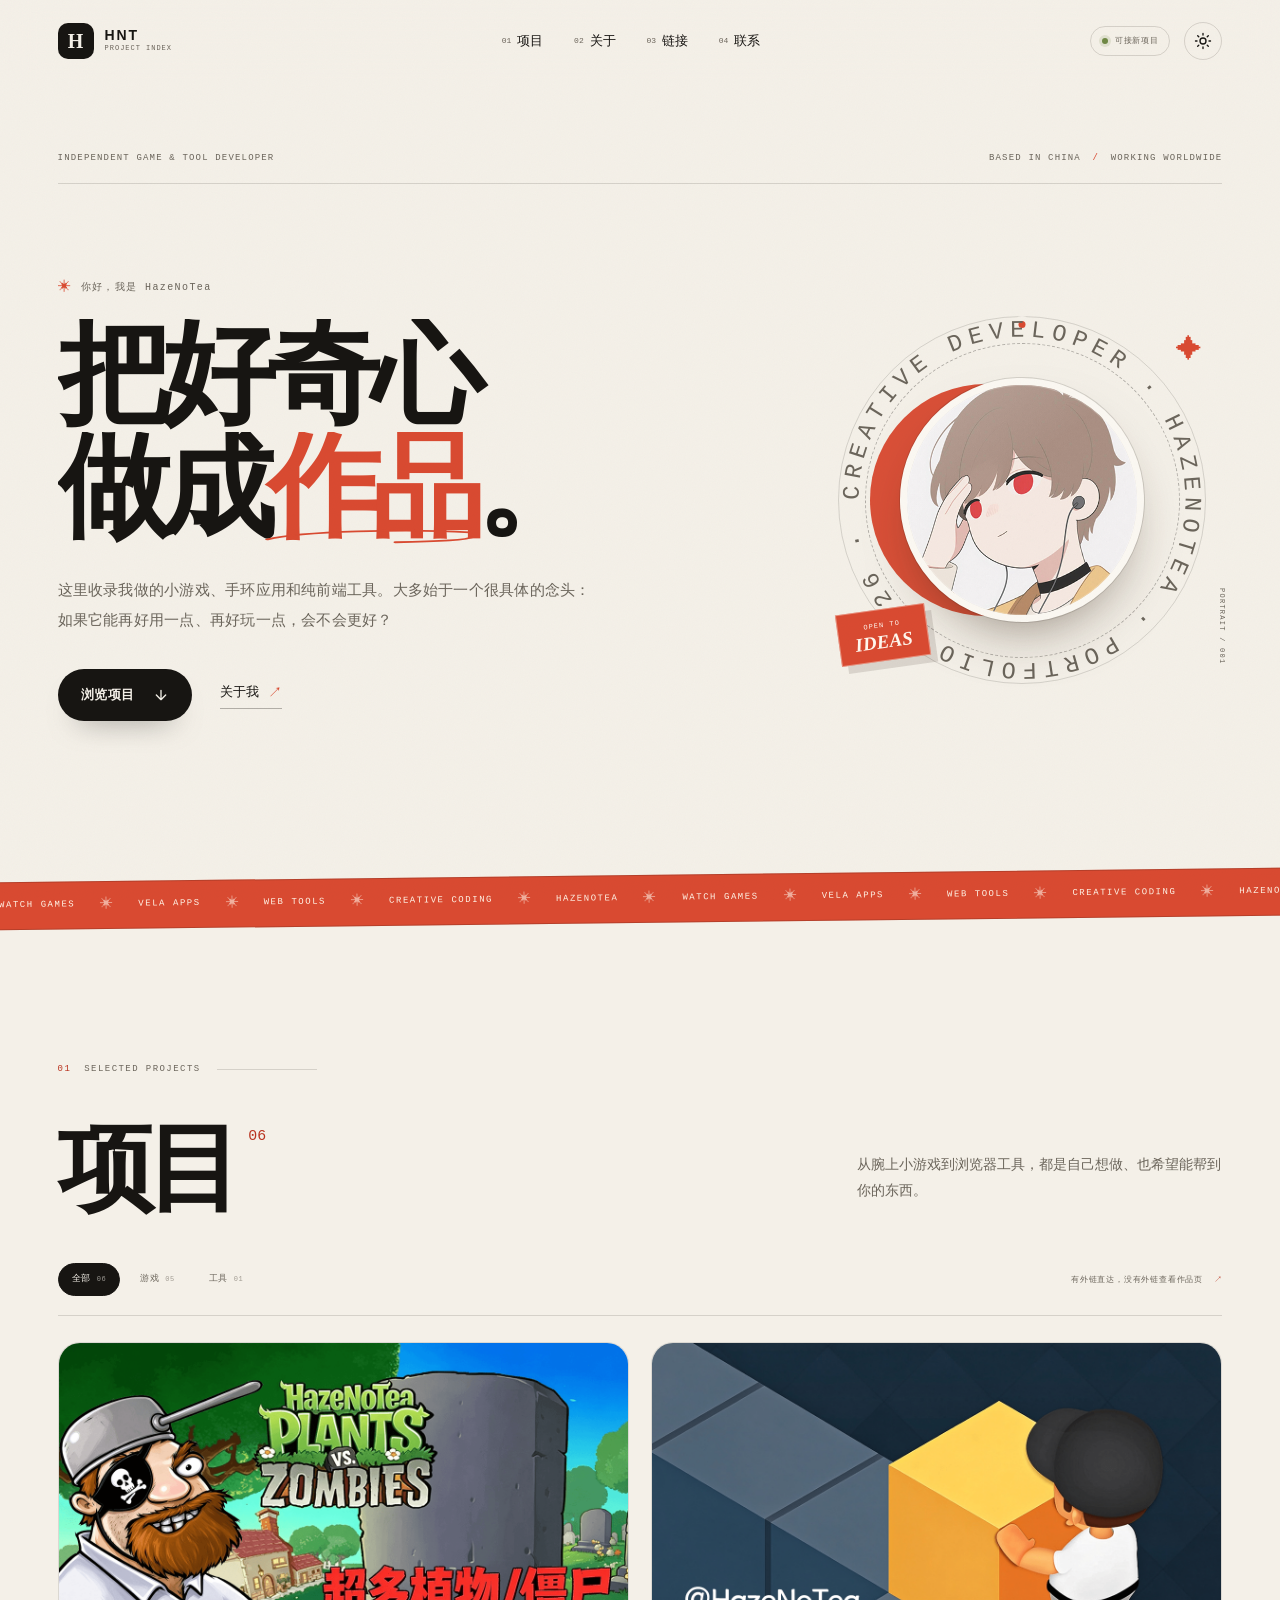
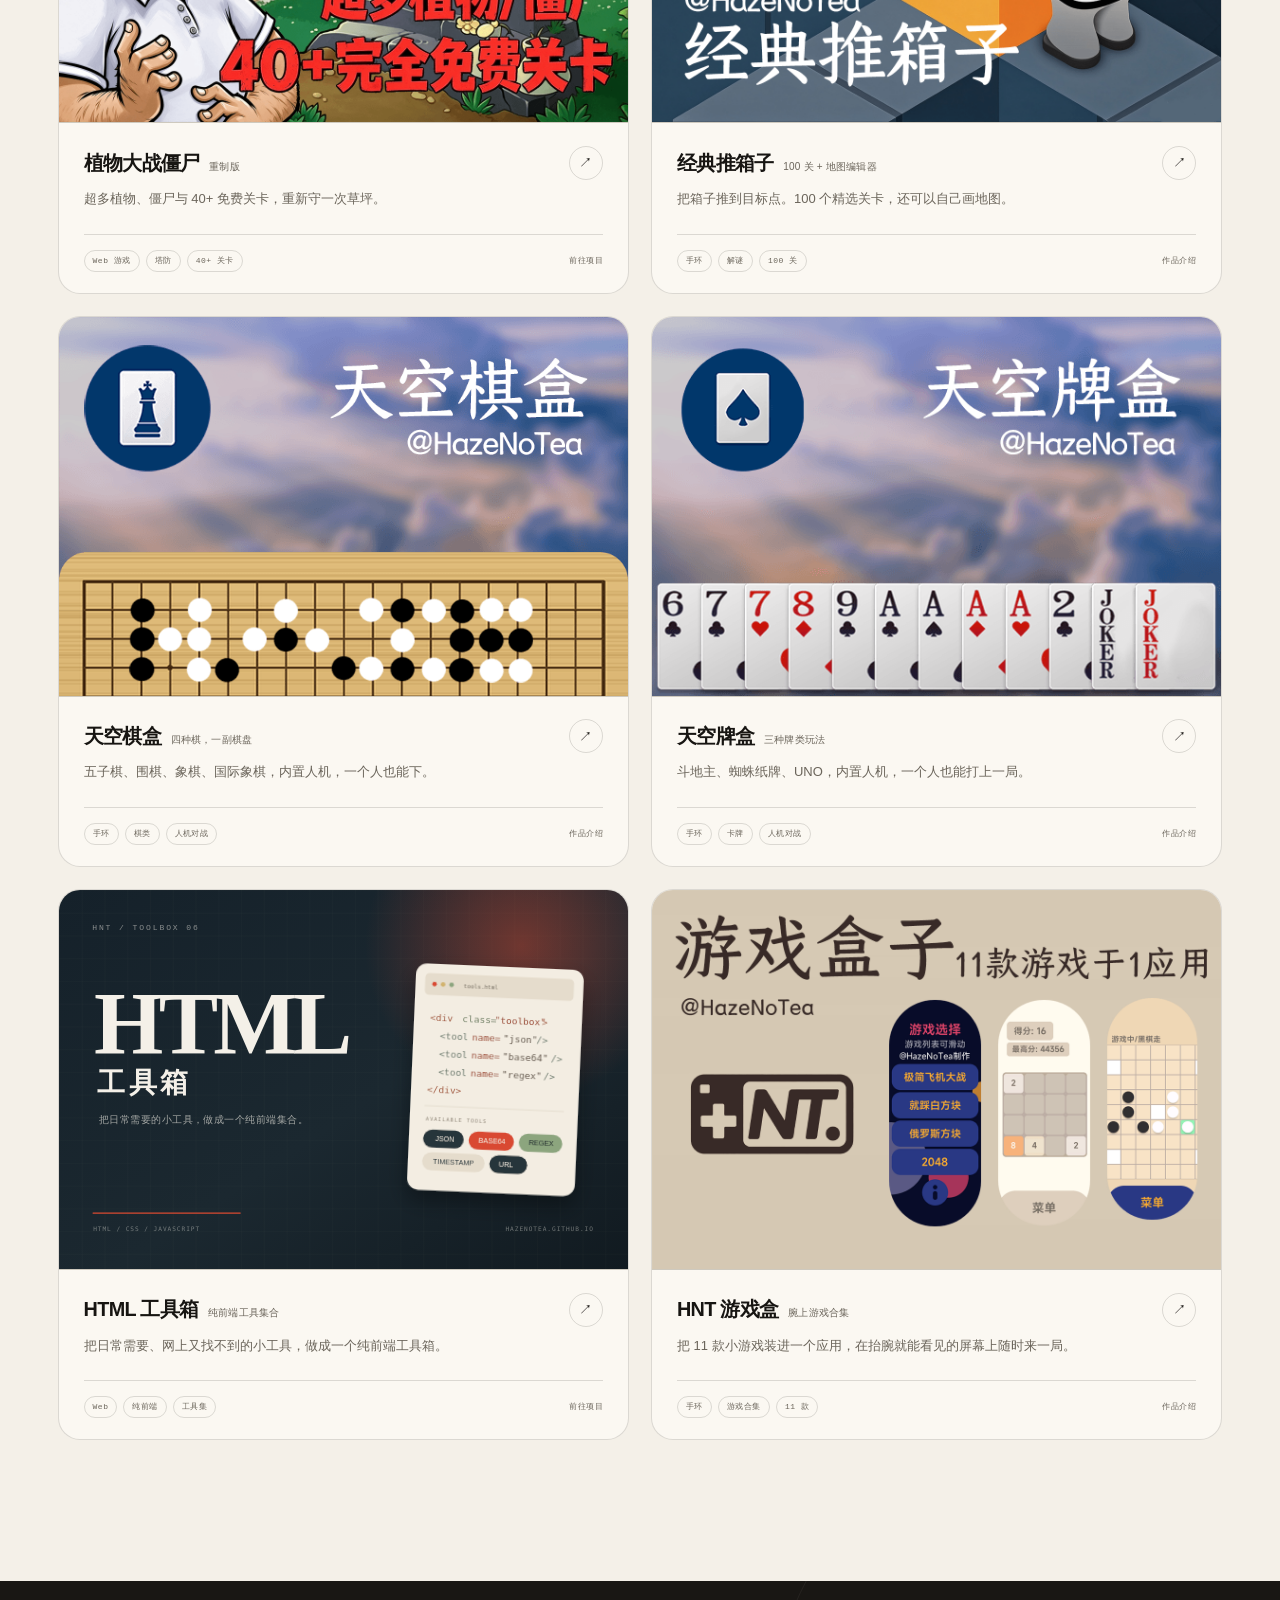
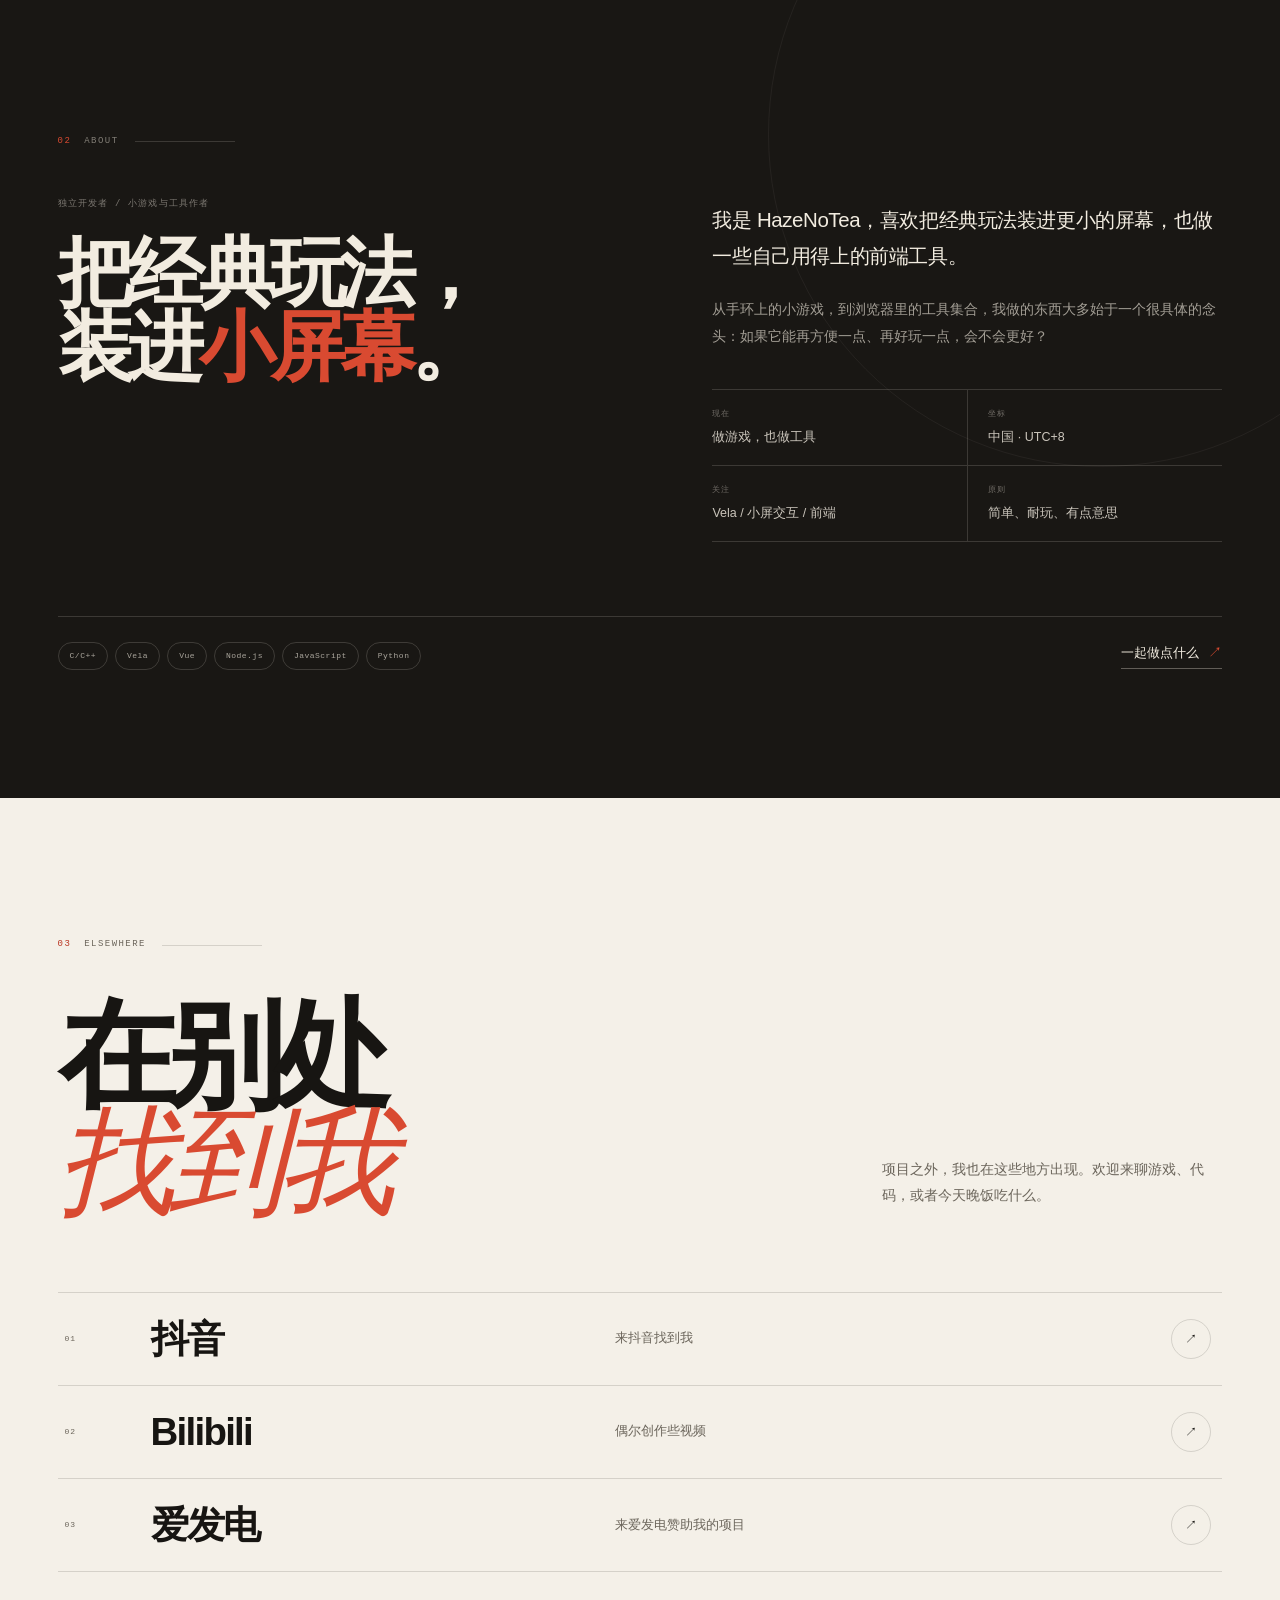
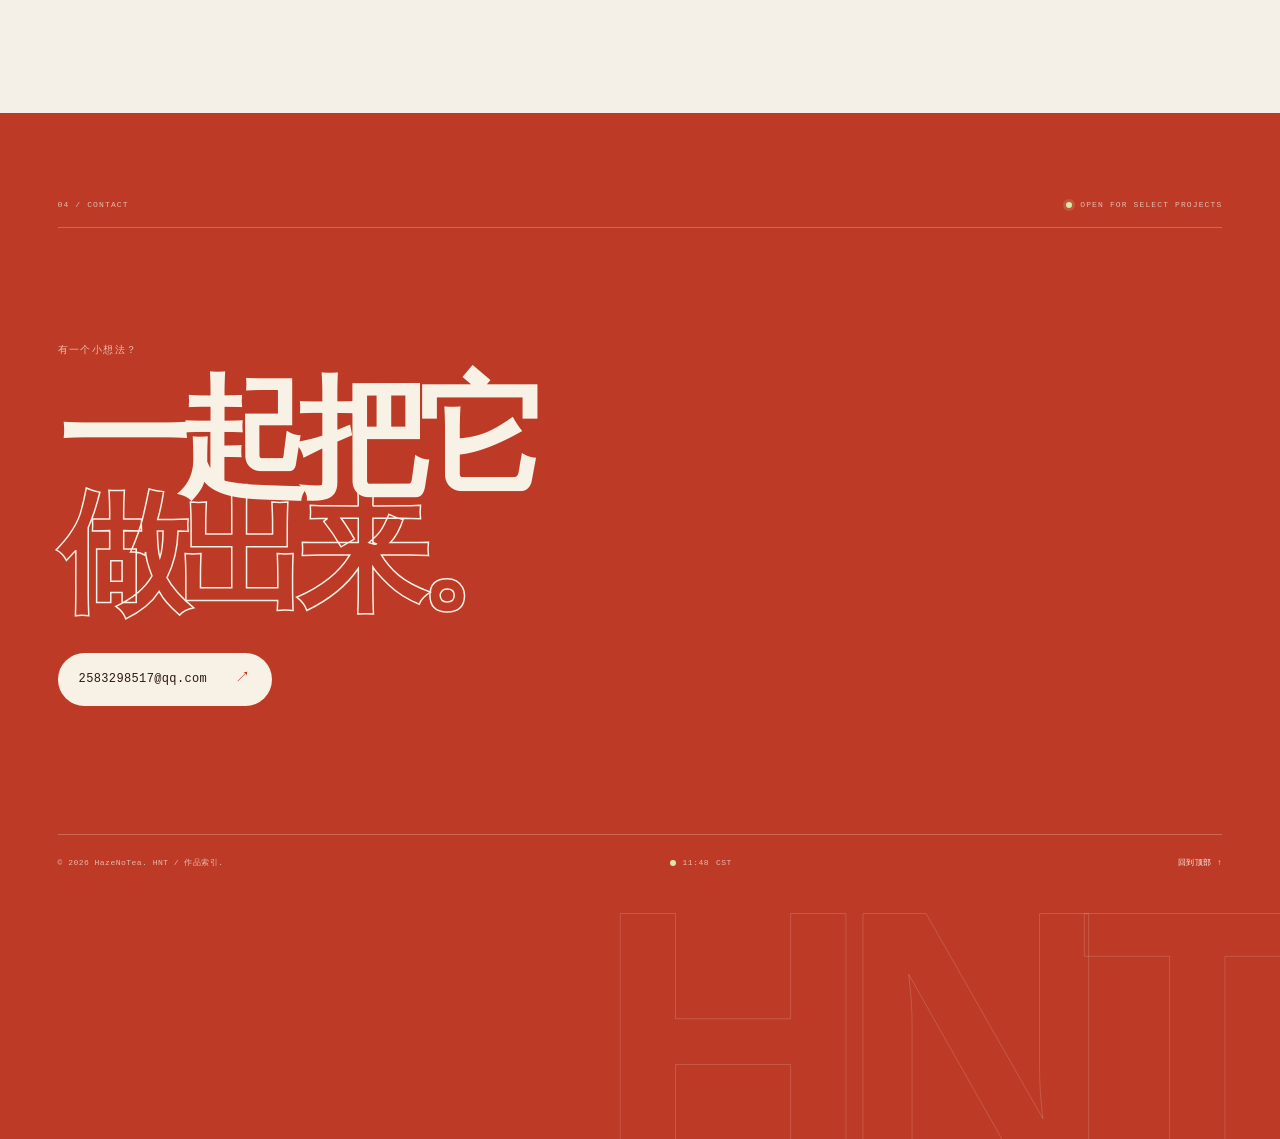
==== index.html @ 5988792c "chore: initialize project from template" ====
﻿<!DOCTYPE html>
<html lang="zh-CN" data-theme="light">
<head>
  <meta charset="UTF-8">
  <meta name="viewport" content="width=device-width, initial-scale=1.0">
  <title>HazeNoTea — 独立开发者 · 项目索引</title>
  <meta name="description" content="HazeNoTea 的个人项目索引：手环小游戏、重制游戏与纯前端工具。">
  <meta name="author" content="HazeNoTea">
  <meta name="color-scheme" content="light dark">
  <meta name="theme-color" content="#f4f0e8" id="theme-color">

  <meta property="og:type" content="website">
  <meta property="og:title" content="HazeNoTea — 独立开发者 · 项目索引">
  <meta property="og:description" content="手环小游戏、重制游戏与纯前端工具。">
  <meta property="og:image" content="./common/logo.png">

  <link rel="icon" type="image/png" href="./common/logo.png">
  <link rel="preload" as="image" href="./common/logo.png">
  <link rel="stylesheet" href="./assets/css/style.css">

  <script>
    (function () {
      var theme = "light";
      var queryTheme = new URLSearchParams(window.location.search).get("theme");
      if (queryTheme === "light" || queryTheme === "dark") {
        theme = queryTheme;
      } else {
        try {
          var saved = localStorage.getItem("hnt-theme");
          theme = saved || (window.matchMedia("(prefers-color-scheme: dark)").matches ? "dark" : "light");
        } catch (error) {
          theme = window.matchMedia("(prefers-color-scheme: dark)").matches ? "dark" : "light";
        }
      }
      document.documentElement.dataset.theme = theme;
      document.documentElement.classList.add("js");
    })();
  </script>
</head>
<body>
  <a class="skip-link" href="#main">跳到主要内容</a>
  <div class="page-grain" aria-hidden="true"></div>

  <header class="site-header" id="site-header">
    <div class="container header-inner">
      <a class="brand" href="#top" aria-label="HNT，回到首页">
        <span class="brand-mark" aria-hidden="true">H</span>
        <span class="brand-text">
          <strong>HNT</strong>
          <small>PROJECT INDEX</small>
        </span>
      </a>

      <nav class="site-nav" id="site-nav" aria-label="主导航">
        <a href="#work"><span>01</span>项目</a>
        <a href="#about"><span>02</span>关于</a>
        <a href="#elsewhere"><span>03</span>链接</a>
        <a href="#contact"><span>04</span>联系</a>
        <div class="nav-foot">
          <p><span class="status-dot"></span>OPEN FOR SELECT PROJECTS</p>
          <a href="mailto:2583298517@qq.com">2583298517@qq.com <span aria-hidden="true">↗</span></a>
        </div>
      </nav>

      <div class="header-actions">
        <span class="availability"><span class="status-dot" aria-hidden="true"></span>可接新项目</span>
        <button class="icon-button theme-toggle" id="theme-toggle" type="button" aria-label="切换深色模式" aria-pressed="false">
          <svg class="icon-sun" width="18" height="18" viewBox="0 0 24 24" fill="none" stroke="currentColor" stroke-width="1.8" stroke-linecap="round" aria-hidden="true">
            <circle cx="12" cy="12" r="4"></circle>
            <path d="M12 2v2M12 20v2M4.93 4.93l1.42 1.42M17.66 17.66l1.41 1.41M2 12h2M20 12h2M4.93 19.07l1.42-1.42M17.66 6.34l1.41-1.41"></path>
          </svg>
          <svg class="icon-moon" width="18" height="18" viewBox="0 0 24 24" fill="none" stroke="currentColor" stroke-width="1.8" stroke-linecap="round" stroke-linejoin="round" aria-hidden="true">
            <path d="M21 12.79A9 9 0 1 1 11.21 3 7 7 0 0 0 21 12.79Z"></path>
          </svg>
        </button>
        <button class="menu-toggle" id="menu-toggle" type="button" aria-label="打开菜单" aria-expanded="false" aria-controls="site-nav">
          <span></span><span></span>
        </button>
      </div>
    </div>
  </header>

  <div class="nav-backdrop" id="nav-backdrop" aria-hidden="true"></div>

  <main id="main">
    <section class="hero" id="top" aria-labelledby="hero-title">
      <div class="container">
        <div class="hero-topline" data-reveal>
          <p>INDEPENDENT GAME &amp; TOOL DEVELOPER</p>
          <p>BASED IN CHINA <span aria-hidden="true">/</span> WORKING WORLDWIDE</p>
        </div>

        <div class="hero-grid">
          <div class="hero-copy">
            <p class="hero-kicker" data-reveal><span aria-hidden="true">✳</span> 你好，我是 HazeNoTea</p>
            <h1 class="hero-title" id="hero-title">
              <span class="title-line"><span>把好奇心</span></span>
              <span class="title-line"><span>做成<span class="accent-word">作品<svg viewBox="0 0 260 54" preserveAspectRatio="none" aria-hidden="true"><path d="M5 35C45 12 172 4 247 15C264 18 255 34 223 38C178 45 63 46 22 40"></path></svg></span>。</span></span>
            </h1>
            <p class="hero-intro" data-reveal>这里收录我做的小游戏、手环应用和纯前端工具。大多始于一个很具体的念头：如果它能再好用一点、再好玩一点，会不会更好？</p>
            <div class="hero-actions" data-reveal>
              <a class="button button--primary" href="#work">
                <span>浏览项目</span>
                <svg width="16" height="16" viewBox="0 0 24 24" fill="none" stroke="currentColor" stroke-width="2" stroke-linecap="round" stroke-linejoin="round" aria-hidden="true">
                  <path d="M12 5v14M19 12l-7 7-7-7"></path>
                </svg>
              </a>
              <a class="text-link" href="#about">关于我 <span aria-hidden="true">↗</span></a>
            </div>
          </div>

          <div class="hero-visual" data-reveal>
            <div class="portrait-halo" aria-hidden="true"></div>
            <svg class="orbit-text" viewBox="0 0 120 120" aria-hidden="true">
              <defs>
                <path id="orbit-path" d="M60,60 m-49,0 a49,49 0 1,1 98,0 a49,49 0 1,1 -98,0"></path>
              </defs>
              <text>
                <textPath href="#orbit-path">CREATIVE DEVELOPER · HAZENOTEA · PORTFOLIO 2026 · </textPath>
              </text>
            </svg>
            <div class="portrait-frame">
              <img src="./common/logo.png" width="400" height="400" alt="HazeNoTea 的头像" fetchpriority="high">
            </div>
            <div class="hero-sticker" aria-hidden="true">
              <span>OPEN TO</span>
              <strong>IDEAS</strong>
            </div>
            <span class="hero-annotation" aria-hidden="true">PORTRAIT / 001</span>
            <span class="hero-spark" aria-hidden="true">✦</span>
          </div>
        </div>

        <div class="hero-bottomline" data-reveal>
          <span class="scroll-cue"><i aria-hidden="true"></i>SCROLL TO EXPLORE</span>
          <span>01 <span aria-hidden="true">/</span> 04</span>
        </div>
      </div>
    </section>

    <div class="ticker" aria-hidden="true">
      <div class="ticker-track">
        <div class="ticker-group">
          <span>WATCH GAMES</span><i>✳</i><span>VELA APPS</span><i>✳</i><span>WEB TOOLS</span><i>✳</i><span>CREATIVE CODING</span><i>✳</i><span>HAZENOTEA</span><i>✳</i>
        </div>
        <div class="ticker-group">
          <span>WATCH GAMES</span><i>✳</i><span>VELA APPS</span><i>✳</i><span>WEB TOOLS</span><i>✳</i><span>CREATIVE CODING</span><i>✳</i><span>HAZENOTEA</span><i>✳</i>
        </div>
      </div>
    </div>

    <section class="work section" id="work" aria-labelledby="work-title">
      <div class="container">
        <div class="section-eyebrow" data-reveal>
          <span class="section-number">01</span>
          <span>SELECTED PROJECTS</span>
          <span class="eyebrow-line" aria-hidden="true"></span>
        </div>

        <div class="section-heading" data-reveal>
          <h2 id="work-title">项目<span class="heading-count">06</span></h2>
          <p>从腕上小游戏到浏览器工具，都是自己想做、也希望能帮到你的东西。</p>
        </div>

        <div class="filter-row" data-reveal>
          <div class="filter-list" role="group" aria-label="按类别筛选项目">
            <button class="filter is-active" type="button" data-filter="all" aria-pressed="true" aria-controls="project-grid">全部 <span>06</span></button>
            <button class="filter" type="button" data-filter="game" aria-pressed="false" aria-controls="project-grid">游戏 <span>05</span></button>
            <button class="filter" type="button" data-filter="tool" aria-pressed="false" aria-controls="project-grid">工具 <span>01</span></button>
          </div>
          <p class="filter-note" aria-hidden="true">有外链直达，没有外链查看作品页 <span>↗</span></p>
        </div>
        <p class="sr-only" id="filter-status" aria-live="polite"></p>

        <div class="project-grid" id="project-grid">

          <a class="project-card" href="https://hazenotea.github.io/HNT-PVZ/" target="_blank" rel="noopener noreferrer" data-category="game" data-reveal aria-label="植物大战僵尸重制版，在新窗口打开">
            <div class="project-art project-art--image">
              <img class="project-cover" src="./common/post/植物大战僵尸重制版/大图1200x800.png" width="1200" height="800" alt="植物大战僵尸重制版宣传图，僵尸和植物大战的标题画面" loading="lazy" decoding="async">
            </div>
            <div class="project-info">
              <div class="project-title-row">
                <h3>植物大战僵尸 <span>重制版</span></h3>
                <span class="card-arrow" aria-hidden="true">↗</span>
              </div>
              <p>超多植物、僵尸与 40+ 免费关卡，重新守一次草坪。</p>
              <div class="project-meta">
                <ul class="tag-list"><li>Web 游戏</li><li>塔防</li><li>40+ 关卡</li></ul>
                <span>前往项目</span>
              </div>
            </div>
          </a>

          <a class="project-card" href="./post/sokoban.html" data-category="game" data-reveal aria-label="经典推箱子，查看作品介绍">
            <div class="project-art project-art--image">
              <img class="project-cover" src="./common/post/推箱子/大图.png" width="1200" height="800" alt="经典推箱子宣传图，角色正在推动一个黄色箱子" loading="lazy" decoding="async">
            </div>
            <div class="project-info">
              <div class="project-title-row">
                <h3>经典推箱子 <span>100 关 + 地图编辑器</span></h3>
                <span class="card-arrow" aria-hidden="true">↗</span>
              </div>
              <p>把箱子推到目标点。100 个精选关卡，还可以自己画地图。</p>
              <div class="project-meta">
                <ul class="tag-list"><li>手环</li><li>解谜</li><li>100 关</li></ul>
                <span>作品介绍</span>
              </div>
            </div>
          </a>

          <a class="project-card" href="./post/sky-chess.html" data-category="game" data-reveal aria-label="天空棋盒，查看作品介绍">
            <div class="project-art project-art--image">
              <img class="project-cover" src="./common/post/天空棋盒/大图.png" width="750" height="500" alt="天空棋盒宣传图，云层背景上的五子棋棋盘" loading="lazy" decoding="async">
            </div>
            <div class="project-info">
              <div class="project-title-row">
                <h3>天空棋盒 <span>四种棋，一副棋盘</span></h3>
                <span class="card-arrow" aria-hidden="true">↗</span>
              </div>
              <p>五子棋、围棋、象棋、国际象棋，内置人机，一个人也能下。</p>
              <div class="project-meta">
                <ul class="tag-list"><li>手环</li><li>棋类</li><li>人机对战</li></ul>
                <span>作品介绍</span>
              </div>
            </div>
          </a>

          <a class="project-card" href="./post/sky-cards.html" data-category="game" data-reveal aria-label="天空牌盒，查看作品介绍">
            <div class="project-art project-art--image">
              <img class="project-cover" src="./common/post/天空牌盒/大图.png" width="600" height="400" alt="天空牌盒宣传图，云层背景上的一排扑克牌" loading="lazy" decoding="async">
            </div>
            <div class="project-info">
              <div class="project-title-row">
                <h3>天空牌盒 <span>三种牌类玩法</span></h3>
                <span class="card-arrow" aria-hidden="true">↗</span>
              </div>
              <p>斗地主、蜘蛛纸牌、UNO，内置人机，一个人也能打上一局。</p>
              <div class="project-meta">
                <ul class="tag-list"><li>手环</li><li>卡牌</li><li>人机对战</li></ul>
                <span>作品介绍</span>
              </div>
            </div>
          </a>

          <a class="project-card" href="https://hazenotea.github.io/HTML-ToolBox/" target="_blank" rel="noopener noreferrer" data-category="tool" data-reveal aria-label="HTML 工具箱，在新窗口打开">
            <div class="project-art project-art--image">
              <img class="project-cover" src="./common/post/HTML工具箱/cover.svg" width="1200" height="800" alt="HTML 工具箱封面，深色代码窗口和工具标签" loading="lazy" decoding="async">
            </div>
            <div class="project-info">
              <div class="project-title-row">
                <h3>HTML 工具箱 <span>纯前端工具集合</span></h3>
                <span class="card-arrow" aria-hidden="true">↗</span>
              </div>
              <p>把日常需要、网上又找不到的小工具，做成一个纯前端工具箱。</p>
              <div class="project-meta">
                <ul class="tag-list"><li>Web</li><li>纯前端</li><li>工具集</li></ul>
                <span>前往项目</span>
              </div>
            </div>
          </a>

          <a class="project-card" href="./post/hnt-gamebox.html" data-category="game" data-reveal aria-label="HNT 游戏盒，腕上游戏合集，查看作品介绍">
            <div class="project-art project-art--image">
              <img class="project-cover" src="./common/post/HNT游戏盒/大图.png" width="1200" height="800" alt="HNT 游戏盒宣传图，展示手环上的游戏选择、2048 和五子棋界面" loading="lazy" decoding="async">
            </div>
            <div class="project-info">
              <div class="project-title-row">
                <h3>HNT 游戏盒 <span>腕上游戏合集</span></h3>
                <span class="card-arrow" aria-hidden="true">↗</span>
              </div>
              <p>把 11 款小游戏装进一个应用，在抬腕就能看见的屏幕上随时来一局。</p>
              <div class="project-meta">
                <ul class="tag-list"><li>手环</li><li>游戏合集</li><li>11 款</li></ul>
                <span>作品介绍</span>
              </div>
            </div>
          </a>

        </div>
      </div>
    </section>

    <section class="about" id="about" aria-labelledby="about-title">
      <div class="container">
        <div class="section-eyebrow section-eyebrow--light" data-reveal>
          <span class="section-number">02</span>
          <span>ABOUT</span>
          <span class="eyebrow-line" aria-hidden="true"></span>
        </div>

        <div class="about-grid">
          <div class="about-heading" data-reveal>
            <p class="about-kicker">独立开发者 / 小游戏与工具作者</p>
            <h2 id="about-title">把经典玩法，<br>装进<span>小屏幕</span>。</h2>
          </div>
          <div class="about-copy" data-reveal>
            <p class="about-lead">我是 HazeNoTea，喜欢把经典玩法装进更小的屏幕，也做一些自己用得上的前端工具。</p>
            <p>从手环上的小游戏，到浏览器里的工具集合，我做的东西大多始于一个很具体的念头：如果它能再方便一点、再好玩一点，会不会更好？</p>
            <dl class="about-facts">
              <div>
                <dt>现在</dt>
                <dd>做游戏，也做工具</dd>
              </div>
              <div>
                <dt>坐标</dt>
                <dd>中国 · UTC+8</dd>
              </div>
              <div>
                <dt>关注</dt>
                <dd>Vela / 小屏交互 / 前端</dd>
              </div>
              <div>
                <dt>原则</dt>
                <dd>简单、耐玩、有点意思</dd>
              </div>
            </dl>
          </div>
        </div>

        <div class="about-footer" data-reveal>
          <ul class="skill-list" aria-label="常用技术">
            <li>C/C++</li>
            <li>Vela</li>
            <li>Vue</li>
            <li>Node.js</li>
            <li>JavaScript</li>
            <li>Python</li>
          </ul>
          <a class="text-link text-link--light" href="#contact">一起做点什么 <span aria-hidden="true">↗</span></a>
        </div>
      </div>
    </section>

    <section class="elsewhere section" id="elsewhere" aria-labelledby="elsewhere-title">
      <div class="container">
        <div class="section-eyebrow" data-reveal>
          <span class="section-number">03</span>
          <span>ELSEWHERE</span>
          <span class="eyebrow-line" aria-hidden="true"></span>
        </div>

        <div class="elsewhere-heading" data-reveal>
          <h2 id="elsewhere-title">在别处<br><em>找到我</em></h2>
          <p>项目之外，我也在这些地方出现。欢迎来聊游戏、代码，或者今天晚饭吃什么。</p>
        </div>

        <div class="link-list" data-reveal>
          <a class="link-row" href="https://v.douyin.com/YMtK5kUFadY/" target="_blank" rel="noopener noreferrer">
            <span class="link-num">01</span>
            <span class="link-name">抖音</span>
            <span class="link-desc">来抖音找到我</span>
            <span class="link-arrow" aria-hidden="true">↗</span>
          </a>
          <a class="link-row" href="https://space.bilibili.com/364345419" target="_blank" rel="noopener noreferrer">
            <span class="link-num">02</span>
            <span class="link-name">Bilibili</span>
            <span class="link-desc">偶尔创作些视频</span>
            <span class="link-arrow" aria-hidden="true">↗</span>
          </a>
          <a class="link-row" href="https://afdian.com/a/HazeNoTea" target="_blank" rel="noopener noreferrer">
            <span class="link-num">03</span>
            <span class="link-name">爱发电</span>
            <span class="link-desc">来爱发电赞助我的项目</span>
            <span class="link-arrow" aria-hidden="true">↗</span>
          </a>
        </div>
      </div>
    </section>

    <section class="contact" id="contact" aria-labelledby="contact-title">
      <div class="container">
        <div class="contact-topline" data-reveal>
          <span>04 / CONTACT</span>
          <span><span class="status-dot" aria-hidden="true"></span>OPEN FOR SELECT PROJECTS</span>
        </div>

        <div class="contact-main" data-reveal>
          <p class="contact-kicker">有一个小想法？</p>
          <h2 id="contact-title">一起把它<br><span>做出来。</span></h2>
          <a class="contact-email" href="mailto:2583298517@qq.com">2583298517@qq.com <span aria-hidden="true">↗</span></a>
        </div>

        <footer class="site-footer">
          <p>© <span id="year">2026</span> HazeNoTea. HNT / 作品索引.</p>
          <p class="footer-time"><span class="status-dot" aria-hidden="true"></span><span id="local-time">--:--</span> CST</p>
          <a href="#top">回到顶部 <span aria-hidden="true">↑</span></a>
        </footer>
      </div>
      <span class="footer-wordmark" aria-hidden="true">HNT</span>
    </section>
  </main>

  <noscript>
    <p class="noscript">启用 JavaScript 后可使用分类筛选和深浅色切换；所有项目链接仍可正常访问。</p>
  </noscript>

  <script src="./assets/js/main.js" defer></script>
</body>
</html>
---- assets/css/style.css ----
/* ==========================================================================
   HNT — Personal project index
   A hand-built, dependency-free static site.
   ========================================================================== */

:root {
  --bg: #f4f0e8;
  --bg-deep: #ebe5da;
  --surface: #fbf8f2;
  --surface-2: #ece6db;
  --ink: #171512;
  --ink-soft: #29251f;
  --muted: #6b655b;
  --line: rgba(23, 21, 18, 0.14);
  --line-strong: rgba(23, 21, 18, 0.3);
  --accent: #d94a31;
  --accent-strong: #b93420;
  --accent-text: #b93420;
  --accent-soft: #f1c5b7;
  --live: #6f8844;
  --about-bg: #191714;
  --about-fg: #f2ece0;
  --contact-bg: #bc3a26;
  --contact-fg: #f8f1e5;
  --card-shadow: 0 28px 70px -42px rgba(49, 36, 19, 0.55);
  --font-sans: "Helvetica Neue", "Segoe UI Variable", "Segoe UI", "PingFang SC", "Hiragino Sans GB", "Microsoft YaHei", sans-serif;
  --font-serif: "Iowan Old Style", "Palatino Linotype", "Book Antiqua", Georgia, "Times New Roman", "Songti SC", serif;
  --font-mono: "SFMono-Regular", "Cascadia Mono", "Cascadia Code", Consolas, "Liberation Mono", monospace;
  --gutter: clamp(20px, 4.5vw, 64px);
  --header-height: 82px;
  --ease-out: cubic-bezier(0.22, 1, 0.36, 1);
  --ease-soft: cubic-bezier(0.2, 0.65, 0.25, 1);
}

[data-theme="dark"] {
  --bg: #13120f;
  --bg-deep: #1b1915;
  --surface: #1c1a16;
  --surface-2: #24211b;
  --ink: #f1ece2;
  --ink-soft: #ded7ca;
  --muted: #a39b8e;
  --line: rgba(241, 236, 226, 0.14);
  --line-strong: rgba(241, 236, 226, 0.32);
  --accent: #f05a3d;
  --accent-strong: #ff7659;
  --accent-text: #ff8b72;
  --accent-soft: #7e3828;
  --live: #a7c46d;
  --about-bg: #0c0b09;
  --about-fg: #f2ece0;
  --contact-bg: #a93220;
  --contact-fg: #f8f1e5;
  --card-shadow: 0 30px 80px -38px rgba(0, 0, 0, 0.9);
}

*,
*::before,
*::after {
  box-sizing: border-box;
}

html {
  scroll-behavior: smooth;
  scroll-padding-top: calc(var(--header-height) + 24px);
  color-scheme: light;
}

html[data-theme="dark"] {
  color-scheme: dark;
}

body {
  margin: 0;
  min-width: 300px;
  min-height: 100vh;
  overflow-x: clip;
  background: var(--bg);
  color: var(--ink);
  font-family: var(--font-sans);
  font-size: 16px;
  line-height: 1.5;
  -webkit-font-smoothing: antialiased;
  -moz-osx-font-smoothing: grayscale;
  text-rendering: optimizeLegibility;
  transition: background-color 0.35s ease, color 0.35s ease;
}

body.nav-open {
  overflow: hidden;
}

::selection {
  background: var(--accent);
  color: #fff7ee;
}

img,
svg {
  display: block;
}

a {
  color: inherit;
}

button,
input,
textarea {
  font: inherit;
}

button {
  color: inherit;
}

h1,
h2,
h3,
p,
ul,
dl,
dd {
  margin: 0;
}

ul {
  padding: 0;
  list-style: none;
}

:focus-visible {
  outline: 2px solid var(--accent);
  outline-offset: 4px;
}

.sr-only {
  position: absolute !important;
  width: 1px !important;
  height: 1px !important;
  padding: 0 !important;
  margin: -1px !important;
  overflow: hidden !important;
  clip: rect(0, 0, 0, 0) !important;
  white-space: nowrap !important;
  border: 0 !important;
}

.skip-link {
  position: fixed;
  top: 12px;
  left: 12px;
  z-index: 1000;
  padding: 10px 16px;
  border-radius: 999px;
  background: var(--ink);
  color: var(--bg);
  font-family: var(--font-mono);
  font-size: 11px;
  text-decoration: none;
  transform: translateY(-160%);
  transition: transform 0.2s ease;
}

.skip-link:focus {
  transform: translateY(0);
}

.page-grain {
  position: fixed;
  inset: 0;
  z-index: 9999;
  pointer-events: none;
  opacity: 0.038;
  background-image: url("data:image/svg+xml,%3Csvg xmlns='http://www.w3.org/2000/svg' width='180' height='180'%3E%3Cfilter id='noise'%3E%3CfeTurbulence type='fractalNoise' baseFrequency='.88' numOctaves='3' stitchTiles='stitch'/%3E%3C/filter%3E%3Crect width='100%25' height='100%25' filter='url(%23noise)' opacity='.9'/%3E%3C/svg%3E");
  mix-blend-mode: multiply;
}

[data-theme="dark"] .page-grain {
  opacity: 0.055;
  mix-blend-mode: screen;
}

.container {
  width: min(1320px, calc(100% - var(--gutter) * 2));
  margin-inline: auto;
}

/* ==========================================================================
   Header
   ========================================================================== */

.site-header {
  position: sticky;
  top: 0;
  z-index: 100;
  min-height: var(--header-height);
  display: flex;
  align-items: center;
  background: color-mix(in srgb, var(--bg) 82%, transparent);
  border-bottom: 1px solid transparent;
  -webkit-backdrop-filter: blur(18px) saturate(1.2);
  backdrop-filter: blur(18px) saturate(1.2);
  transition: min-height 0.35s var(--ease-soft), border-color 0.35s ease, background-color 0.35s ease;
}

.site-header.is-scrolled {
  min-height: 70px;
  background: color-mix(in srgb, var(--bg) 93%, transparent);
  border-bottom-color: var(--line);
}

.header-inner {
  display: flex;
  align-items: center;
  justify-content: space-between;
  gap: 32px;
}

.brand {
  display: inline-flex;
  align-items: center;
  gap: 11px;
  text-decoration: none;
  flex: none;
}

.brand-mark {
  display: grid;
  width: 36px;
  height: 36px;
  place-items: center;
  border-radius: 10px;
  background: var(--ink);
  color: var(--bg);
  font-family: var(--font-serif);
  font-size: 20px;
  font-weight: 700;
  line-height: 1;
  transition: transform 0.35s var(--ease-out), background-color 0.25s ease;
}

.brand:hover .brand-mark {
  background: var(--accent);
  color: #fff7ee;
  transform: rotate(-7deg);
}

.brand-text {
  display: flex;
  flex-direction: column;
  gap: 1px;
}

.brand-text strong {
  font-size: 14px;
  font-weight: 800;
  line-height: 1.1;
  letter-spacing: 0.13em;
}

.brand-text small {
  color: var(--muted);
  font-family: var(--font-mono);
  font-size: 7px;
  line-height: 1.3;
  letter-spacing: 0.14em;
}

.site-nav {
  display: flex;
  align-items: center;
  gap: clamp(20px, 2.4vw, 38px);
}

.site-nav > a {
  position: relative;
  display: inline-flex;
  align-items: center;
  gap: 6px;
  padding: 7px 0;
  color: var(--ink);
  font-size: 13px;
  font-weight: 500;
  text-decoration: none;
  white-space: nowrap;
}

.site-nav > a span {
  color: var(--muted);
  font-family: var(--font-mono);
  font-size: 8px;
  transition: color 0.25s ease;
}

.site-nav > a::after {
  content: "";
  position: absolute;
  right: 0;
  bottom: 0;
  left: 0;
  height: 1px;
  background: var(--accent);
  transform: scaleX(0);
  transform-origin: right;
  transition: transform 0.35s var(--ease-out);
}

.site-nav > a:hover {
  color: var(--accent-text);
}

.site-nav > a:hover span {
  color: var(--accent-text);
}

.site-nav > a:hover::after,
.site-nav > a[aria-current="true"]::after {
  transform: scaleX(1);
  transform-origin: left;
}

.nav-foot {
  display: none;
}

.header-actions {
  display: flex;
  align-items: center;
  gap: 10px;
  flex: none;
}

.availability {
  display: inline-flex;
  align-items: center;
  gap: 7px;
  margin-right: 4px;
  padding: 8px 11px;
  border: 1px solid var(--line);
  border-radius: 999px;
  color: var(--muted);
  font-family: var(--font-mono);
  font-size: 8px;
  letter-spacing: 0.08em;
  white-space: nowrap;
}

.status-dot {
  display: inline-block;
  width: 6px;
  height: 6px;
  flex: none;
  border-radius: 50%;
  background: var(--live);
  box-shadow: 0 0 0 3px color-mix(in srgb, var(--live) 15%, transparent);
  animation: pulse-dot 2.8s ease-in-out infinite;
}

.icon-button {
  display: grid;
  width: 38px;
  height: 38px;
  padding: 0;
  place-items: center;
  border: 1px solid var(--line);
  border-radius: 50%;
  background: transparent;
  color: var(--ink);
  cursor: pointer;
  transition: color 0.25s ease, border-color 0.25s ease, background-color 0.25s ease, transform 0.25s ease;
}

.icon-button:hover {
  border-color: var(--ink);
  background: var(--ink);
  color: var(--bg);
  transform: rotate(8deg);
}

.icon-moon {
  display: none;
}

[data-theme="dark"] .icon-sun {
  display: none;
}

[data-theme="dark"] .icon-moon {
  display: block;
}

.menu-toggle {
  display: none;
  width: 38px;
  height: 38px;
  padding: 0;
  border: 1px solid var(--line);
  border-radius: 50%;
  background: transparent;
  cursor: pointer;
}

.menu-toggle span {
  display: block;
  width: 15px;
  height: 1px;
  margin: 4px auto;
  background: var(--ink);
  transition: transform 0.3s var(--ease-out), opacity 0.2s ease;
}

.nav-backdrop {
  position: fixed;
  inset: 0;
  z-index: 90;
  background: rgba(15, 13, 10, 0.42);
  -webkit-backdrop-filter: blur(3px);
  backdrop-filter: blur(3px);
  opacity: 0;
  visibility: hidden;
  transition: opacity 0.35s ease, visibility 0.35s;
}

/* ==========================================================================
   Hero
   ========================================================================== */

.hero {
  position: relative;
  padding: clamp(36px, 5.5vw, 72px) 0 0;
  overflow: clip;
}

.hero-topline {
  display: flex;
  justify-content: space-between;
  gap: 24px;
  padding-bottom: 17px;
  border-bottom: 1px solid var(--line);
  color: var(--muted);
  font-family: var(--font-mono);
  font-size: 9px;
  letter-spacing: 0.13em;
}

.hero-topline p:last-child {
  text-align: right;
}

.hero-topline span {
  margin: 0 5px;
  color: var(--accent);
}

.hero-grid {
  display: grid;
  grid-template-columns: minmax(0, 1fr) minmax(300px, 400px);
  gap: clamp(36px, 7vw, 104px);
  align-items: center;
  padding: clamp(46px, 7.5vw, 104px) 0 0;
}

.hero-kicker {
  display: flex;
  align-items: center;
  gap: 10px;
  color: var(--muted);
  font-family: var(--font-mono);
  font-size: 10px;
  letter-spacing: 0.14em;
}

.hero-kicker span {
  color: var(--accent);
  font-size: 13px;
  line-height: 1;
  letter-spacing: 0;
}

.hero-title {
  max-width: 920px;
  margin: 24px 0 31px;
  font-size: clamp(4rem, 8.8vw, 8.5rem);
  font-weight: 700;
  line-height: 0.96;
  letter-spacing: -0.075em;
}

.title-line {
  display: block;
  overflow: hidden;
  padding-bottom: 0.13em;
  margin-bottom: -0.09em;
}

.title-line > span {
  display: inline-block;
}

.js .title-line > span {
  transform: translateY(110%);
  animation: line-reveal 1s var(--ease-out) 0.08s forwards;
}

.js .title-line:nth-child(2) > span {
  animation-delay: 0.18s;
}

.accent-word {
  position: relative;
  display: inline-block;
  color: var(--accent);
}

.accent-word svg {
  position: absolute;
  left: -2%;
  bottom: -0.06em;
  width: 104%;
  height: 0.17em;
  overflow: visible;
}

.accent-word path {
  fill: none;
  stroke: var(--accent);
  stroke-width: 5;
  stroke-linecap: round;
  stroke-dasharray: 360;
  stroke-dashoffset: 360;
}

.js .accent-word path {
  animation: draw-line 1.15s var(--ease-soft) 0.9s forwards;
}

.hero-intro {
  max-width: 545px;
  color: var(--muted);
  font-size: clamp(15px, 1.18vw, 17px);
  line-height: 1.95;
  letter-spacing: 0.015em;
}

.hero-actions {
  display: flex;
  align-items: center;
  gap: 28px;
  margin-top: 35px;
}

.button {
  display: inline-flex;
  align-items: center;
  justify-content: center;
  gap: 19px;
  min-height: 52px;
  padding: 0 23px;
  border-radius: 999px;
  text-decoration: none;
  font-size: 13px;
  font-weight: 600;
  letter-spacing: 0.035em;
  transition: background-color 0.3s ease, color 0.3s ease, transform 0.35s var(--ease-out), box-shadow 0.35s ease;
}

.button--primary {
  background: var(--ink);
  color: var(--bg);
  box-shadow: 0 16px 30px -20px rgba(0, 0, 0, 0.6);
}

.button--primary svg {
  transition: transform 0.35s var(--ease-out);
}

.button--primary:hover {
  background: var(--accent-strong);
  color: #fff7ee;
  transform: translateY(-3px);
  box-shadow: 0 20px 36px -18px rgba(185, 52, 32, 0.55);
}

.button--primary:hover svg {
  transform: translateY(3px);
}

.text-link {
  display: inline-flex;
  align-items: center;
  gap: 9px;
  padding-bottom: 5px;
  border-bottom: 1px solid var(--line-strong);
  color: var(--ink);
  font-size: 13px;
  font-weight: 500;
  text-decoration: none;
  transition: color 0.25s ease, border-color 0.25s ease, gap 0.3s var(--ease-out);
}

.text-link span {
  color: var(--accent);
  font-size: 14px;
  transition: transform 0.3s var(--ease-out);
}

.text-link:hover {
  color: var(--accent-text);
  border-color: var(--accent);
  gap: 13px;
}

.text-link:hover span {
  transform: translate(2px, -2px);
}

.hero-visual {
  position: relative;
  display: grid;
  width: min(100%, 400px);
  aspect-ratio: 1;
  place-items: center;
  justify-self: end;
}

.hero-visual::before {
  content: "";
  position: absolute;
  top: 21%;
  left: 12%;
  width: 58%;
  aspect-ratio: 1;
  border-radius: 50%;
  background: var(--accent);
  opacity: 0.96;
}

.portrait-halo {
  position: absolute;
  inset: 4%;
  border: 1px solid var(--line);
  border-radius: 50%;
}

.portrait-halo::before,
.portrait-halo::after {
  content: "";
  position: absolute;
  border-radius: 50%;
}

.portrait-halo::before {
  inset: 7%;
  border: 1px dashed var(--line-strong);
}

.portrait-halo::after {
  top: 1%;
  left: 50%;
  width: 7px;
  height: 7px;
  background: var(--accent);
  transform: translateX(-50%);
  box-shadow: 0 0 0 5px var(--bg);
}

.orbit-text {
  position: absolute;
  inset: 0;
  z-index: 1;
  width: 100%;
  height: 100%;
  overflow: visible;
  animation: orbit-spin 38s linear infinite;
}

.orbit-text text {
  fill: var(--muted);
  font-family: var(--font-mono);
  font-size: 7.1px;
  letter-spacing: 1.85px;
}

.portrait-frame {
  position: relative;
  z-index: 2;
  width: 61%;
  aspect-ratio: 1;
  overflow: hidden;
  border: 7px solid var(--surface);
  border-radius: 50%;
  background: var(--surface-2);
  box-shadow: 0 26px 55px -25px rgba(49, 31, 17, 0.55), 0 0 0 1px var(--line);
  transform: rotate(-2.5deg);
  transition: transform 0.6s var(--ease-out);
}

.portrait-frame::after {
  content: "";
  position: absolute;
  inset: 0;
  border-radius: 50%;
  background: linear-gradient(145deg, rgba(255, 255, 255, 0.19), transparent 42%);
  box-shadow: inset 0 0 0 1px rgba(255, 255, 255, 0.2);
}

.portrait-frame img {
  width: 100%;
  height: 100%;
  object-fit: cover;
  transform: scale(1.025);
}

.hero-visual:hover .portrait-frame {
  transform: rotate(0deg) scale(1.025);
}

.hero-sticker {
  position: absolute;
  bottom: 10%;
  left: 4%;
  z-index: 4;
  display: flex;
  flex-direction: column;
  align-items: center;
  gap: 1px;
  padding: 10px 15px 9px;
  border: 1px solid rgba(255, 247, 238, 0.4);
  background: var(--accent);
  color: #fff7ee;
  box-shadow: 6px 8px 0 rgba(43, 27, 17, 0.13);
  transform: rotate(-8deg);
}

.hero-sticker span {
  font-family: var(--font-mono);
  font-size: 7px;
  letter-spacing: 0.15em;
}

.hero-sticker strong {
  font-family: var(--font-serif);
  font-size: 19px;
  font-style: italic;
  font-weight: 600;
  letter-spacing: 0.01em;
  line-height: 1;
}

.hero-annotation {
  position: absolute;
  right: -5px;
  bottom: 9%;
  z-index: 4;
  color: var(--muted);
  font-family: var(--font-mono);
  font-size: 7px;
  letter-spacing: 0.18em;
  writing-mode: vertical-rl;
}

.hero-spark {
  position: absolute;
  top: 9%;
  right: 5%;
  z-index: 4;
  color: var(--accent);
  font-size: 26px;
  line-height: 1;
  animation: float-spark 5s ease-in-out infinite;
}

.hero-bottomline {
  display: flex;
  align-items: center;
  justify-content: space-between;
  margin-top: clamp(52px, 7vw, 90px);
  padding: 16px 0 27px;
  border-top: 1px solid var(--line);
  color: var(--muted);
  font-family: var(--font-mono);
  font-size: 8px;
  letter-spacing: 0.16em;
}

.scroll-cue {
  display: inline-flex;
  align-items: center;
  gap: 10px;
}

.scroll-cue i {
  position: relative;
  display: inline-block;
  width: 46px;
  height: 1px;
  overflow: hidden;
  background: var(--line-strong);
}

.scroll-cue i::after {
  content: "";
  position: absolute;
  top: 0;
  left: 0;
  width: 18px;
  height: 1px;
  background: var(--accent);
  animation: scroll-line 2.4s ease-in-out infinite;
}

/* ==========================================================================
   Ticker
   ========================================================================== */

.ticker {
  position: relative;
  z-index: 2;
  width: calc(100% + 28px);
  margin: 8px 0 0 -14px;
  overflow: hidden;
  border-top: 1px solid rgba(41, 22, 16, 0.2);
  border-bottom: 1px solid rgba(41, 22, 16, 0.2);
  background: var(--accent);
  color: #fff4e7;
  transform: rotate(-0.65deg);
}

.ticker-track {
  display: flex;
  width: max-content;
  animation: marquee 36s linear infinite;
}

.ticker:hover .ticker-track {
  animation-play-state: paused;
}

.ticker-group {
  display: flex;
  align-items: center;
  gap: 25px;
  padding: 13px 13px;
  font-family: var(--font-mono);
  font-size: 9px;
  letter-spacing: 0.17em;
  white-space: nowrap;
}

.ticker-group i {
  color: rgba(255, 244, 231, 0.6);
  font-size: 13px;
  font-style: normal;
  letter-spacing: 0;
}

/* ==========================================================================
   Shared section pieces
   ========================================================================== */

.section {
  padding: clamp(94px, 11vw, 156px) 0;
}

.section-eyebrow {
  display: flex;
  align-items: center;
  gap: 13px;
  margin-bottom: clamp(30px, 4.2vw, 50px);
  color: var(--muted);
  font-family: var(--font-mono);
  font-size: 9px;
  letter-spacing: 0.16em;
}

.section-number {
  color: var(--accent-text);
  font-size: 9px;
}

.eyebrow-line {
  width: min(100px, 12vw);
  height: 1px;
  margin-left: 3px;
  background: var(--line);
}

.section-heading {
  display: flex;
  align-items: flex-end;
  justify-content: space-between;
  gap: 50px;
  padding-bottom: 8px;
}

.section-heading h2 {
  display: flex;
  align-items: flex-start;
  gap: 14px;
  font-size: clamp(3.8rem, 7.5vw, 7rem);
  font-weight: 700;
  line-height: 0.88;
  letter-spacing: -0.08em;
}

.heading-count {
  margin-top: 0.21em;
  color: var(--accent-text);
  font-family: var(--font-mono);
  font-size: 0.155em;
  font-weight: 500;
  letter-spacing: 0;
}

.section-heading > p {
  max-width: 365px;
  margin-bottom: 0.55em;
  color: var(--muted);
  font-size: 13.5px;
  line-height: 1.9;
}

/* ==========================================================================
   Work
   ========================================================================== */

.work {
  scroll-margin-top: 0;
}

.filter-row {
  display: flex;
  align-items: center;
  justify-content: space-between;
  gap: 24px;
  margin-top: clamp(30px, 4vw, 44px);
  padding-bottom: 19px;
  border-bottom: 1px solid var(--line);
}

.filter-list {
  display: flex;
  flex-wrap: wrap;
  gap: 6px;
}

.filter {
  display: inline-flex;
  align-items: center;
  gap: 6px;
  padding: 9px 13px;
  border: 1px solid transparent;
  border-radius: 999px;
  background: transparent;
  color: var(--muted);
  font-family: var(--font-mono);
  font-size: 9px;
  letter-spacing: 0.06em;
  cursor: pointer;
  transition: color 0.25s ease, border-color 0.25s ease, background-color 0.25s ease, transform 0.25s ease;
}

.filter span {
  color: currentColor;
  font-size: 7px;
  opacity: 0.6;
}

.filter:hover {
  border-color: var(--line);
  color: var(--ink);
  transform: translateY(-1px);
}

.filter.is-active {
  border-color: var(--ink);
  background: var(--ink);
  color: var(--bg);
}

.filter-note {
  color: var(--muted);
  font-family: var(--font-mono);
  font-size: 8px;
  letter-spacing: 0.1em;
  white-space: nowrap;
}

.filter-note span {
  margin-left: 5px;
  color: var(--accent-text);
}

.project-grid {
  display: grid;
  grid-template-columns: repeat(12, minmax(0, 1fr));
  gap: 22px;
  margin-top: 26px;
}

.project-card {
  position: relative;
  display: flex;
  flex-direction: column;
  grid-column: span 6;
  min-width: 0;
  overflow: hidden;
  border: 1px solid var(--line);
  border-radius: 22px;
  background: var(--surface);
  color: var(--ink);
  text-decoration: none;
  transition: transform 0.45s var(--ease-out), border-color 0.35s ease, box-shadow 0.45s ease, opacity 0.55s ease;
}

.project-card--wide {
  grid-column: span 7;
}

.project-card--narrow {
  grid-column: span 5;
}

.project-card--half {
  grid-column: span 6;
}

.project-card::after {
  content: "";
  position: absolute;
  inset: 0;
  z-index: 6;
  border-radius: inherit;
  background: radial-gradient(520px circle at var(--mx, 50%) var(--my, 50%), rgba(255, 255, 255, 0.18), transparent 42%);
  opacity: 0;
  pointer-events: none;
  mix-blend-mode: soft-light;
  transition: opacity 0.45s ease;
}

.project-card:hover {
  border-color: var(--line-strong);
  box-shadow: var(--card-shadow);
  transform: translateY(-7px);
}

.project-card:hover::after {
  opacity: 1;
}

.project-card[hidden] {
  display: none;
}

.project-art {
  position: relative;
  height: clamp(270px, 26vw, 355px);
  flex: none;
  overflow: hidden;
  border-bottom: 1px solid var(--line);
  isolation: isolate;
  container-type: inline-size;
}

.project-art.project-art--image {
  height: auto;
  aspect-ratio: 3 / 2;
  background: var(--surface-2);
}

.project-cover {
  width: 100%;
  height: 100%;
  object-fit: cover;
  object-position: center;
  transition: transform 0.8s var(--ease-out);
}

.project-card:hover .project-cover {
  transform: scale(1.025);
}

.art-label,
.art-badge {
  position: absolute;
  z-index: 8;
  top: 17px;
  font-family: var(--font-mono);
  font-size: 8px;
  line-height: 1;
  letter-spacing: 0.14em;
  text-transform: uppercase;
}

.art-label {
  left: 19px;
  opacity: 0.72;
}

.art-badge {
  right: 17px;
  padding: 5px 7px;
  border: 1px solid currentColor;
  border-radius: 999px;
  opacity: 0.6;
}

.project-info {
  display: flex;
  flex: 1;
  flex-direction: column;
  padding: 23px 25px 21px;
}

.project-title-row {
  display: flex;
  align-items: center;
  justify-content: space-between;
  gap: 16px;
}

.project-title-row h3 {
  min-width: 0;
  font-size: clamp(1.22rem, 1.55vw, 1.52rem);
  font-weight: 650;
  line-height: 1.25;
  letter-spacing: -0.035em;
}

.project-title-row h3 span {
  margin-left: 5px;
  color: var(--muted);
  font-size: 10px;
  font-weight: 400;
  letter-spacing: 0.02em;
  white-space: nowrap;
}

.card-arrow {
  display: grid;
  width: 34px;
  height: 34px;
  flex: none;
  place-items: center;
  border: 1px solid var(--line);
  border-radius: 50%;
  color: var(--ink);
  font-size: 13px;
  transition: color 0.3s ease, background-color 0.3s ease, border-color 0.3s ease, transform 0.35s var(--ease-out);
}

.project-card:hover .card-arrow {
  border-color: var(--accent);
  background: var(--accent);
  color: #fff7ee;
  transform: rotate(45deg);
}

.project-info > p {
  max-width: 540px;
  margin: 8px 0 23px;
  color: var(--muted);
  font-size: 13px;
  line-height: 1.75;
}

.project-meta {
  display: flex;
  align-items: center;
  justify-content: space-between;
  gap: 12px;
  margin-top: auto;
  padding-top: 15px;
  border-top: 1px solid var(--line);
  color: var(--muted);
  font-family: var(--font-mono);
  font-size: 8px;
  letter-spacing: 0.06em;
}

.tag-list {
  display: flex;
  flex-wrap: wrap;
  gap: 6px;
}

.tag-list li {
  padding: 4px 8px;
  border: 1px solid var(--line);
  border-radius: 999px;
  white-space: nowrap;
}

/* --------------------------------------------------------------------------
   Project art — Luma
   -------------------------------------------------------------------------- */

.art-luma {
  background: #dca88e;
  color: #352017;
}

.art-luma::before {
  content: "";
  position: absolute;
  inset: 0;
  background:
    radial-gradient(circle at 82% 8%, rgba(255, 244, 225, 0.65), transparent 36%),
    linear-gradient(120deg, transparent 55%, rgba(113, 43, 24, 0.16));
}

.art-luma::after {
  content: "";
  position: absolute;
  inset: 0;
  opacity: 0.42;
  background-image: radial-gradient(rgba(75, 29, 17, 0.2) 0.7px, transparent 0.7px);
  background-size: 9px 9px;
  -webkit-mask-image: linear-gradient(90deg, transparent 34%, #000);
  mask-image: linear-gradient(90deg, transparent 34%, #000);
}

.luma-window {
  position: absolute;
  top: 17%;
  left: 7%;
  z-index: 2;
  display: flex;
  width: 55%;
  height: 68%;
  min-width: 200px;
  flex-direction: column;
  overflow: hidden;
  border-radius: 10px;
  background: #f8f2e7;
  box-shadow: 15px 17px 0 rgba(93, 37, 22, 0.13), 0 26px 55px rgba(78, 30, 17, 0.2);
  transform: rotate(-3.5deg);
  transition: transform 0.55s var(--ease-out);
}

.luma-bar {
  display: flex;
  align-items: center;
  gap: 4px;
  height: 27px;
  flex: none;
  padding: 0 10px;
  border-bottom: 1px solid #e2d5c4;
  background: #efe6d8;
}

.luma-bar span {
  width: 5px;
  height: 5px;
  border-radius: 50%;
  background: #c5b4a0;
}

.luma-bar span:first-child {
  background: var(--accent);
}

.luma-bar em {
  margin-left: 6px;
  color: #8d7a67;
  font-family: var(--font-mono);
  font-size: 6px;
  font-style: normal;
  letter-spacing: 0.05em;
}

.luma-body {
  display: flex;
  flex: 1;
  min-height: 0;
}

.luma-side {
  display: flex;
  width: 17%;
  flex: none;
  flex-direction: column;
  gap: 8px;
  padding: 12px 9px;
  border-right: 1px solid #e7dccb;
  background: #f2e9dc;
}

.luma-side i {
  width: 100%;
  height: 4px;
  border-radius: 99px;
  background: #d7c8b5;
}

.luma-side i:nth-child(2) {
  width: 68%;
}

.luma-side i:nth-child(4) {
  width: 76%;
}

.luma-canvas {
  position: relative;
  flex: 1;
  min-width: 0;
  padding: 9% 8%;
  background:
    linear-gradient(rgba(145, 116, 89, 0.08) 1px, transparent 1px),
    linear-gradient(90deg, rgba(145, 116, 89, 0.08) 1px, transparent 1px);
  background-size: 16px 16px;
}

.luma-canvas p {
  position: relative;
  z-index: 2;
  color: #2d2119;
  font-family: var(--font-serif);
  font-size: clamp(1.25rem, 5.4cqw, 2.55rem);
  line-height: 0.9;
  letter-spacing: -0.045em;
}

.luma-canvas p em {
  color: var(--accent);
  font-style: italic;
}

.luma-chip {
  position: absolute;
  bottom: 9%;
  left: 8%;
  z-index: 2;
  padding: 4px 7px;
  border: 1px solid rgba(82, 48, 33, 0.19);
  border-radius: 99px;
  background: #eadccb;
  color: #5d3928;
  font-family: var(--font-mono);
  font-size: 6px;
  letter-spacing: 0.04em;
}

.luma-line {
  position: absolute;
  right: 7%;
  height: 1px;
  background: #ceb9a4;
}

.luma-line--one {
  top: 23%;
  width: 16%;
}

.luma-line--two {
  top: 29%;
  width: 10%;
}

.luma-orb {
  position: absolute;
  right: 6%;
  bottom: 9%;
  z-index: 3;
  width: 26%;
  aspect-ratio: 1;
  border-radius: 50%;
  background: radial-gradient(circle at 34% 28%, #ffd8b8 0, #ed6c44 34%, #bc3824 65%, #7f2014 100%);
  box-shadow: 0 18px 35px rgba(92, 31, 16, 0.32);
  transition: transform 0.55s var(--ease-out);
}

.luma-orb::after {
  content: "";
  position: absolute;
  top: 15%;
  left: 19%;
  width: 24%;
  height: 18%;
  border-radius: 50%;
  background: rgba(255, 244, 224, 0.55);
  filter: blur(3px);
  transform: rotate(-25deg);
}

.luma-star {
  position: absolute;
  top: 12%;
  right: 11%;
  z-index: 3;
  color: #fff1dd;
  font-size: clamp(1.8rem, 5.3cqw, 2.8rem);
  line-height: 1;
  text-shadow: 0 5px 18px rgba(104, 35, 18, 0.2);
}

.project-card:hover .luma-window {
  transform: rotate(-1.2deg) translateY(-4px) scale(1.012);
}

.project-card:hover .luma-orb {
  transform: translate(-3px, -5px) scale(1.04);
}

/* --------------------------------------------------------------------------
   Project art — Quiet
   -------------------------------------------------------------------------- */

.art-quiet {
  background: #20251f;
  color: #f2ebde;
}

.art-quiet::before {
  content: "";
  position: absolute;
  inset: 0;
  background:
    radial-gradient(circle at 18% 14%, rgba(166, 176, 143, 0.17), transparent 34%),
    radial-gradient(rgba(243, 235, 222, 0.12) 0.7px, transparent 0.7px);
  background-size: auto, 13px 13px;
  -webkit-mask-image: linear-gradient(140deg, #000, transparent 72%);
  mask-image: linear-gradient(140deg, #000, transparent 72%);
}

.quiet-letter {
  position: absolute;
  top: 18%;
  left: 12%;
  z-index: 2;
  display: flex;
  width: 64%;
  height: 66%;
  flex-direction: column;
  padding: 7% 7.5%;
  background: #f2ebde;
  color: #20251f;
  box-shadow: 12px 14px 0 rgba(0, 0, 0, 0.24);
  transform: rotate(2.4deg);
  transition: transform 0.55s var(--ease-out);
}

.quiet-letter::before {
  content: "";
  position: absolute;
  top: -8px;
  left: 36%;
  width: 30%;
  height: 16px;
  background: rgba(217, 204, 181, 0.5);
  transform: rotate(-2deg);
}

.quiet-meta {
  color: #79776c;
  font-family: var(--font-mono);
  font-size: clamp(5.5px, 1.35cqw, 7px);
  line-height: 1.4;
  letter-spacing: 0.11em;
}

.quiet-letter p {
  margin-top: 13%;
  font-family: var(--font-serif);
  font-size: clamp(1.65rem, 7cqw, 3rem);
  line-height: 0.88;
  letter-spacing: -0.05em;
}

.quiet-caret {
  color: var(--accent);
}

.quiet-rule {
  width: 100%;
  height: 1px;
  margin-top: auto;
  background: rgba(32, 37, 31, 0.2);
}

.quiet-foot {
  margin-top: 8px;
  color: #79776c;
  font-family: var(--font-mono);
  font-size: clamp(4.5px, 1.2cqw, 6px);
  letter-spacing: 0.1em;
}

.quiet-ghost {
  position: absolute;
  right: -5%;
  bottom: -13%;
  z-index: 1;
  color: rgba(242, 235, 222, 0.055);
  font-family: var(--font-serif);
  font-size: clamp(8rem, 25cqw, 13rem);
  line-height: 1;
  user-select: none;
}

.project-card:hover .quiet-letter {
  transform: rotate(0.8deg) translateY(-5px);
}

/* --------------------------------------------------------------------------
   Project art — Pico
   -------------------------------------------------------------------------- */

.art-pico {
  background: #31536a;
  color: #f5efdf;
}

.art-pico::before {
  content: "";
  position: absolute;
  inset: 0;
  background:
    radial-gradient(circle at 77% 22%, rgba(139, 189, 194, 0.28), transparent 38%),
    linear-gradient(145deg, transparent 45%, rgba(8, 23, 33, 0.24));
}

.pico-pack {
  position: absolute;
  top: 15%;
  right: 6%;
  z-index: 3;
  display: grid;
  width: 68%;
  grid-template-columns: repeat(3, 1fr);
  gap: 8px;
  transform: rotate(-5deg);
  transition: transform 0.55s var(--ease-out);
}

.pico-tile {
  display: grid;
  aspect-ratio: 1;
  padding: 18%;
  place-items: center;
  border-radius: 14px;
  background: #f6efdf;
  color: #284454;
  box-shadow: 4px 5px 0 rgba(10, 24, 33, 0.2);
}

.pico-tile svg {
  width: 100%;
  height: 100%;
}

.pico-tile--star {
  background: #e25b3e;
  color: #fff5e5;
  transform: translateY(7px) rotate(3deg);
}

.pico-tile--folder {
  background: #e5d7bf;
  transform: rotate(-2deg);
}

.pico-tile--arrow {
  background: #9bb59d;
  color: #1e382d;
  transform: translateY(-4px) rotate(2deg);
}

.pico-caption {
  position: absolute;
  bottom: 10%;
  left: 6%;
  z-index: 4;
  color: rgba(245, 239, 223, 0.8);
  font-family: var(--font-mono);
  font-size: clamp(5.5px, 1.4cqw, 7.5px);
  line-height: 1.75;
  letter-spacing: 0.13em;
}

.pico-caption span {
  color: rgba(245, 239, 223, 0.44);
}

.pico-ghost {
  position: absolute;
  top: 14%;
  left: -3%;
  z-index: 1;
  color: rgba(245, 239, 223, 0.06);
  font-family: var(--font-serif);
  font-size: clamp(7rem, 22cqw, 11rem);
  line-height: 1;
  user-select: none;
}

.project-card:hover .pico-pack {
  transform: rotate(-1.5deg) translateY(-4px) scale(1.015);
}

/* --------------------------------------------------------------------------
   Project art — Tempo
   -------------------------------------------------------------------------- */

.art-tempo {
  background: #cbd4b9;
  color: #30372a;
}

.art-tempo::before {
  content: "";
  position: absolute;
  inset: 0;
  background:
    radial-gradient(circle at 86% 20%, rgba(255, 255, 244, 0.48), transparent 33%),
    repeating-linear-gradient(90deg, transparent 0 48px, rgba(47, 57, 39, 0.045) 48px 49px);
}

.tempo-ring {
  position: absolute;
  top: 50%;
  right: 8%;
  z-index: 2;
  display: grid;
  width: min(51%, 240px);
  aspect-ratio: 1;
  place-items: center;
  border-radius: 50%;
  background: conic-gradient(from -90deg, #c4482f 0 68%, rgba(251, 252, 243, 0.46) 68% 100%);
  box-shadow: 0 22px 45px -22px rgba(46, 56, 38, 0.55);
  transform: translateY(-50%);
  transition: transform 0.55s var(--ease-out);
}

.tempo-ring::before {
  content: "";
  position: absolute;
  inset: 11%;
  border: 1px solid rgba(48, 55, 42, 0.1);
  border-radius: 50%;
  background: #eef0e4;
  box-shadow: inset 0 9px 22px rgba(67, 78, 56, 0.07);
}

.tempo-ring::after {
  content: "";
  position: absolute;
  inset: 18%;
  border: 1px dashed rgba(48, 55, 42, 0.16);
  border-radius: 50%;
}

.tempo-time {
  position: relative;
  z-index: 2;
  margin-top: -2px;
  font-family: var(--font-mono);
  font-size: clamp(1.55rem, 5.9cqw, 2.65rem);
  font-weight: 500;
  line-height: 1;
  letter-spacing: -0.09em;
}

.tempo-sub {
  position: absolute;
  top: 60%;
  z-index: 2;
  color: #6a705d;
  font-family: var(--font-mono);
  font-size: clamp(5px, 1.2cqw, 6.5px);
  letter-spacing: 0.16em;
}

.tempo-note {
  position: absolute;
  bottom: 13%;
  left: 7%;
  z-index: 2;
  display: flex;
  flex-direction: column;
  gap: 1px;
  color: #4a5240;
  font-family: var(--font-mono);
  font-size: clamp(6px, 1.4cqw, 8px);
  line-height: 1.75;
  letter-spacing: 0.14em;
}

.tempo-note span:nth-child(2) {
  color: #737a65;
}

.tempo-note span:nth-child(3) {
  color: var(--accent-strong);
}

.tempo-dot {
  position: absolute;
  top: 23%;
  left: 28%;
  width: 11px;
  height: 11px;
  border-radius: 50%;
  background: var(--accent);
  box-shadow: 0 0 0 7px rgba(196, 72, 47, 0.1);
}

.project-card:hover .tempo-ring {
  transform: translateY(-50%) scale(1.025) rotate(4deg);
}

/* --------------------------------------------------------------------------
   Project art — Field Notes
   -------------------------------------------------------------------------- */

.art-field {
  background: #eee3d1;
  color: #251f18;
}

.art-field::before {
  content: "";
  position: absolute;
  inset: 0;
  background:
    linear-gradient(rgba(61, 48, 34, 0.045) 1px, transparent 1px),
    radial-gradient(circle at 85% 15%, rgba(255, 250, 238, 0.7), transparent 35%);
  background-size: 100% 28px, auto;
}

.art-field::after {
  content: "✳";
  position: absolute;
  right: 7%;
  bottom: 9%;
  color: rgba(37, 31, 24, 0.16);
  font-size: clamp(1.6rem, 4.8cqw, 2.6rem);
  line-height: 1;
}

.field-title {
  position: absolute;
  top: 17%;
  left: 7%;
  z-index: 2;
  color: #241d16;
  font-family: var(--font-serif);
  font-size: clamp(3.2rem, 12.3cqw, 6.2rem);
  line-height: 0.74;
  letter-spacing: -0.065em;
  transition: transform 0.55s var(--ease-out);
}

.field-title em {
  color: var(--accent);
  font-style: italic;
  font-weight: 400;
}

.field-meta {
  position: absolute;
  bottom: 10%;
  left: 8%;
  z-index: 2;
  color: #6e6254;
  font-family: var(--font-mono);
  font-size: clamp(5.5px, 1.3cqw, 7px);
  line-height: 1.8;
  letter-spacing: 0.12em;
}

.field-stamp {
  position: absolute;
  top: 15%;
  right: 8%;
  z-index: 3;
  display: flex;
  width: clamp(64px, 17cqw, 92px);
  aspect-ratio: 1;
  flex-direction: column;
  align-items: center;
  justify-content: center;
  border: 1px solid var(--accent);
  border-radius: 50%;
  color: var(--accent);
  font-family: var(--font-serif);
  font-size: clamp(0.8rem, 3.3cqw, 1.3rem);
  line-height: 1.05;
  opacity: 0.85;
  transform: rotate(12deg);
}

.field-stamp::before {
  content: "";
  position: absolute;
  inset: 6px;
  border: 1px dashed currentColor;
  border-radius: 50%;
  opacity: 0.55;
}

.field-stamp em {
  font-size: 0.56em;
  font-style: normal;
  letter-spacing: 0.12em;
}

.field-rule {
  position: absolute;
  right: 8%;
  bottom: 17%;
  z-index: 2;
  width: 28%;
  height: 1px;
  background: rgba(37, 31, 24, 0.25);
}

.project-card:hover .field-title {
  transform: translateX(5px);
}

/* --------------------------------------------------------------------------
   Project art — Playground
   -------------------------------------------------------------------------- */

.art-play {
  background: #151513;
  color: #f3ede2;
}

.art-play::before {
  content: "";
  position: absolute;
  inset: 0;
  background:
    radial-gradient(circle at 82% 80%, rgba(240, 90, 61, 0.22), transparent 38%),
    radial-gradient(circle at 15% 18%, rgba(105, 148, 255, 0.12), transparent 36%);
}

.play-word {
  position: absolute;
  top: 7%;
  left: -2%;
  z-index: 1;
  color: transparent;
  font-size: clamp(6rem, 23cqw, 12rem);
  font-weight: 800;
  line-height: 0.8;
  letter-spacing: -0.1em;
  -webkit-text-stroke: 1px rgba(243, 237, 226, 0.4);
  opacity: 0.9;
  user-select: none;
}

.play-orb {
  position: absolute;
  z-index: 2;
  border-radius: 50%;
}

.play-orb--a {
  right: 8%;
  bottom: 4%;
  width: 42%;
  aspect-ratio: 1;
  background: radial-gradient(circle at 32% 27%, #ffd2a7 0, #ff6846 31%, #bd2c1d 65%, #62150d 100%);
  box-shadow: 0 24px 58px rgba(107, 24, 13, 0.5);
  animation: float-orb 7s ease-in-out infinite;
}

.play-orb--b {
  bottom: 13%;
  left: 28%;
  width: 22%;
  aspect-ratio: 1;
  border-radius: 42% 58% 63% 37% / 48% 42% 58% 52%;
  background: linear-gradient(135deg, #d7f45d 0, #8ccf90 42%, #4589e7 100%);
  box-shadow: 0 15px 35px rgba(56, 109, 211, 0.3);
  animation: float-orb 8.5s ease-in-out 0.6s infinite reverse;
}

.play-grid {
  position: absolute;
  inset: 0;
  z-index: 1;
  background-image:
    linear-gradient(rgba(243, 237, 226, 0.13) 1px, transparent 1px),
    linear-gradient(90deg, rgba(243, 237, 226, 0.13) 1px, transparent 1px);
  background-size: 38px 38px;
  opacity: 0.42;
  -webkit-mask-image: radial-gradient(circle at 65% 58%, #000, transparent 72%);
  mask-image: radial-gradient(circle at 65% 58%, #000, transparent 72%);
}

.play-cursor {
  position: absolute;
  top: 58%;
  left: 45%;
  z-index: 4;
  display: inline-flex;
  align-items: center;
  gap: 5px;
  padding: 7px 10px;
  border-radius: 99px;
  background: #f4eee2;
  color: #171512;
  font-family: var(--font-mono);
  font-size: 7px;
  box-shadow: 0 8px 22px rgba(0, 0, 0, 0.3);
  transform: rotate(-6deg);
}

.play-cursor em {
  color: #7d7569;
  font-style: normal;
}

.project-card:hover .play-orb--a {
  transform: translate(-5px, -7px) scale(1.02);
}

.project-card:hover .play-orb--b {
  transform: translate(4px, -3px) rotate(8deg);
}

.project-card:hover .play-cursor {
  transform: rotate(0deg) translateY(-3px);
}

/* ==========================================================================
   About
   ========================================================================== */

.about {
  position: relative;
  overflow: hidden;
  padding: clamp(96px, 12vw, 165px) 0 clamp(84px, 10vw, 130px);
  background: var(--about-bg);
  color: var(--about-fg);
}

.about .container {
  position: relative;
  z-index: 2;
}

.section-eyebrow--light {
  color: rgba(242, 236, 224, 0.48);
}

.section-eyebrow--light .section-number {
  color: var(--accent);
}

.section-eyebrow--light .eyebrow-line {
  background: rgba(242, 236, 224, 0.16);
}

.about-grid {
  display: grid;
  grid-template-columns: minmax(0, 1.04fr) minmax(0, 0.96fr);
  gap: clamp(48px, 8vw, 110px);
  align-items: start;
}

.about-kicker {
  margin-bottom: 24px;
  color: rgba(242, 236, 224, 0.46);
  font-family: var(--font-mono);
  font-size: 9px;
  letter-spacing: 0.13em;
}

.about-heading h2 {
  color: var(--about-fg);
  font-size: clamp(3.15rem, 5.9vw, 5.8rem);
  font-weight: 700;
  line-height: 0.98;
  letter-spacing: -0.07em;
}

.about-heading h2 span {
  color: var(--accent);
}

.about-copy {
  padding-top: 4px;
}

.about-lead {
  color: var(--about-fg);
  font-size: clamp(18px, 1.6vw, 22px);
  line-height: 1.75;
  letter-spacing: -0.02em;
}

.about-copy > p + p {
  margin-top: 22px;
  color: rgba(242, 236, 224, 0.63);
  font-size: 14px;
  line-height: 1.95;
}

.about-facts {
  display: grid;
  grid-template-columns: 1fr 1fr;
  margin-top: 38px;
  border-top: 1px solid rgba(242, 236, 224, 0.16);
}

.about-facts div {
  padding: 18px 18px 18px 0;
  border-bottom: 1px solid rgba(242, 236, 224, 0.16);
}

.about-facts div:nth-child(even) {
  padding-left: 20px;
  border-left: 1px solid rgba(242, 236, 224, 0.16);
}

.about-facts dt {
  margin-bottom: 7px;
  color: rgba(242, 236, 224, 0.4);
  font-family: var(--font-mono);
  font-size: 8px;
  letter-spacing: 0.12em;
}

.about-facts dd {
  color: rgba(242, 236, 224, 0.82);
  font-size: 12.5px;
  line-height: 1.6;
}

.about-footer {
  display: flex;
  align-items: center;
  justify-content: space-between;
  gap: 30px;
  margin-top: clamp(48px, 6vw, 74px);
  padding-top: 25px;
  border-top: 1px solid rgba(242, 236, 224, 0.16);
}

.skill-list {
  display: flex;
  flex-wrap: wrap;
  gap: 7px;
}

.skill-list li {
  padding: 7px 11px;
  border: 1px solid rgba(242, 236, 224, 0.17);
  border-radius: 999px;
  color: rgba(242, 236, 224, 0.67);
  font-family: var(--font-mono);
  font-size: 8px;
  letter-spacing: 0.06em;
}

.text-link--light {
  flex: none;
  border-color: rgba(242, 236, 224, 0.33);
  color: var(--about-fg);
}

.text-link--light:hover {
  border-color: var(--accent);
}

.about::after {
  content: "";
  position: absolute;
  top: -22%;
  right: -12%;
  width: 52vw;
  max-width: 760px;
  aspect-ratio: 1;
  border: 1px solid rgba(242, 236, 224, 0.055);
  border-radius: 50%;
  pointer-events: none;
}

/* ==========================================================================
   Elsewhere
   ========================================================================== */

.elsewhere {
  scroll-margin-top: 0;
}

.elsewhere-heading {
  display: flex;
  align-items: flex-end;
  justify-content: space-between;
  gap: 54px;
}

.elsewhere-heading h2 {
  font-size: clamp(4rem, 9.2vw, 8.8rem);
  font-weight: 700;
  line-height: 0.9;
  letter-spacing: -0.085em;
}

.elsewhere-heading h2 em {
  color: var(--accent);
  font-family: var(--font-serif);
  font-style: italic;
  font-weight: 400;
  letter-spacing: -0.06em;
}

.elsewhere-heading p {
  max-width: 340px;
  margin-bottom: 0.5em;
  color: var(--muted);
  font-size: 13.5px;
  line-height: 1.9;
}

.link-list {
  margin-top: clamp(48px, 6vw, 78px);
  border-top: 1px solid var(--line);
}

.link-row {
  position: relative;
  display: grid;
  grid-template-columns: 62px minmax(160px, 0.95fr) minmax(220px, 1.15fr) 44px;
  align-items: center;
  gap: 24px;
  padding: 25px 7px;
  border-bottom: 1px solid var(--line);
  color: var(--ink);
  text-decoration: none;
  transition: color 0.3s ease, background-color 0.4s var(--ease-soft), padding 0.4s var(--ease-out);
}

.link-row::before {
  content: "";
  position: absolute;
  top: 0;
  left: 0;
  width: 3px;
  height: 100%;
  background: var(--accent);
  transform: scaleY(0);
  transform-origin: bottom;
  transition: transform 0.4s var(--ease-out);
}

.link-row:hover {
  padding-right: 20px;
  padding-left: 25px;
  background: var(--ink);
  color: var(--bg);
}

.link-row:hover::before {
  transform: scaleY(1);
  transform-origin: top;
}

.link-num {
  color: var(--muted);
  font-family: var(--font-mono);
  font-size: 8px;
  letter-spacing: 0.1em;
  transition: color 0.3s ease;
}

.link-name {
  font-size: clamp(1.65rem, 3vw, 2.7rem);
  font-weight: 600;
  line-height: 1.1;
  letter-spacing: -0.045em;
}

.link-desc {
  color: var(--muted);
  font-size: 12.5px;
  line-height: 1.7;
  transition: color 0.3s ease;
}

.link-arrow {
  display: grid;
  width: 40px;
  height: 40px;
  place-items: center;
  border: 1px solid var(--line);
  border-radius: 50%;
  font-size: 12px;
  transition: color 0.3s ease, background-color 0.3s ease, border-color 0.3s ease, transform 0.4s var(--ease-out);
}

.link-row:hover .link-num,
.link-row:hover .link-desc {
  color: var(--bg);
  opacity: 0.62;
}

.link-row:hover .link-arrow {
  border-color: var(--accent);
  background: var(--accent);
  color: #fff7ee;
  transform: rotate(45deg);
}

/* ==========================================================================
   Contact
   ========================================================================== */

.contact {
  position: relative;
  overflow: hidden;
  padding: clamp(58px, 7vw, 86px) 0 0;
  background: var(--contact-bg);
  color: var(--contact-fg);
}

.contact .container {
  position: relative;
  z-index: 2;
}

.contact-topline {
  display: flex;
  align-items: center;
  justify-content: space-between;
  gap: 24px;
  padding-bottom: 16px;
  border-bottom: 1px solid rgba(248, 241, 229, 0.25);
  color: rgba(248, 241, 229, 0.7);
  font-family: var(--font-mono);
  font-size: 8px;
  letter-spacing: 0.14em;
}

.contact-topline > span:last-child {
  display: inline-flex;
  align-items: center;
  gap: 8px;
}

.contact-topline .status-dot {
  background: #d9e8ab;
  box-shadow: 0 0 0 3px rgba(217, 232, 171, 0.16);
}

.contact-main {
  padding: clamp(64px, 9vw, 122px) 0 clamp(66px, 10vw, 130px);
}

.contact-kicker {
  margin-bottom: 23px;
  color: rgba(248, 241, 229, 0.72);
  font-family: var(--font-mono);
  font-size: 10px;
  letter-spacing: 0.14em;
}

.contact-main h2 {
  font-size: clamp(4rem, 10.2vw, 9.2rem);
  font-weight: 700;
  line-height: 0.88;
  letter-spacing: -0.085em;
}

.contact-main h2 span {
  color: var(--contact-fg);
}

@supports (-webkit-text-stroke: 1px #000) {
  .contact-main h2 span {
    color: transparent;
    -webkit-text-stroke: 1.5px var(--contact-fg);
  }
}

.contact-email {
  display: inline-flex;
  align-items: center;
  gap: 28px;
  margin-top: 42px;
  padding: 15px 21px;
  border-radius: 999px;
  background: var(--contact-fg);
  color: #2a1711;
  font-family: var(--font-mono);
  font-size: 12px;
  letter-spacing: 0.03em;
  text-decoration: none;
  transition: color 0.3s ease, background-color 0.3s ease, transform 0.35s var(--ease-out), gap 0.35s var(--ease-out);
}

.contact-email span {
  color: var(--contact-bg);
  font-size: 15px;
  transition: transform 0.35s var(--ease-out);
}

.contact-email:hover {
  gap: 36px;
  background: var(--about-bg);
  color: var(--contact-fg);
  transform: translateY(-3px);
}

.contact-email:hover span {
  color: var(--accent);
  transform: translate(2px, -2px);
}

.site-footer {
  display: flex;
  align-items: center;
  justify-content: space-between;
  gap: 24px;
  padding: 22px 0;
  border-top: 1px solid rgba(248, 241, 229, 0.25);
  color: rgba(248, 241, 229, 0.7);
  font-family: var(--font-mono);
  font-size: 8px;
  letter-spacing: 0.06em;
}

.site-footer a {
  color: var(--contact-fg);
  text-decoration: none;
  transition: color 0.25s ease;
}

.site-footer a:hover {
  color: #2a1711;
}

.footer-time {
  display: inline-flex;
  align-items: center;
  gap: 7px;
}

.footer-time .status-dot {
  background: #d9e8ab;
  box-shadow: none;
  animation: none;
}

.footer-wordmark {
  display: block;
  margin-top: 18px;
  color: rgba(248, 241, 229, 0.055);
  font-size: clamp(9rem, 30vw, 28rem);
  font-weight: 800;
  line-height: 0.6;
  letter-spacing: -0.09em;
  text-align: right;
  pointer-events: none;
  user-select: none;
  transform: translateY(9%);
}

@supports (-webkit-text-stroke: 1px #000) {
  .footer-wordmark {
    color: transparent;
    -webkit-text-stroke: 1px rgba(248, 241, 229, 0.17);
  }
}

/* ==========================================================================
   Reveal + utilities
   ========================================================================== */

.js [data-reveal] {
  opacity: 0;
  transform: translateY(25px);
  transition: opacity 0.8s var(--ease-soft), transform 0.8s var(--ease-out);
}

.js [data-reveal].is-visible {
  opacity: 1;
  transform: none;
}

.js .project-card[data-reveal] {
  transition: opacity 0.55s ease, transform 0.45s var(--ease-out), border-color 0.35s ease, box-shadow 0.45s ease;
}

.js .project-card[data-reveal].is-visible {
  opacity: 1;
}

.noscript {
  position: fixed;
  right: 20px;
  bottom: 20px;
  left: 20px;
  z-index: 200;
  padding: 12px 18px;
  border: 1px solid var(--line);
  border-radius: 12px;
  background: var(--surface);
  color: var(--ink);
  font-size: 12px;
  text-align: center;
  box-shadow: var(--card-shadow);
}

/* ==========================================================================
   Animations
   ========================================================================== */

@keyframes line-reveal {
  to {
    transform: translateY(0);
  }
}

@keyframes draw-line {
  to {
    stroke-dashoffset: 0;
  }
}

@keyframes orbit-spin {
  to {
    transform: rotate(360deg);
  }
}

@keyframes float-spark {
  0%,
  100% {
    transform: translateY(0) rotate(0);
  }
  50% {
    transform: translateY(-7px) rotate(12deg);
  }
}

@keyframes scroll-line {
  0% {
    transform: translateX(-20px);
  }
  45%,
  55% {
    transform: translateX(48px);
  }
  100% {
    transform: translateX(48px);
  }
}

@keyframes marquee {
  to {
    transform: translateX(-50%);
  }
}

@keyframes pulse-dot {
  0%,
  100% {
    box-shadow: 0 0 0 3px color-mix(in srgb, var(--live) 14%, transparent);
  }
  50% {
    box-shadow: 0 0 0 5px color-mix(in srgb, var(--live) 4%, transparent);
  }
}

@keyframes float-orb {
  0%,
  100% {
    transform: translateY(0);
  }
  50% {
    transform: translateY(-8px);
  }
}

/* ==========================================================================
   Responsive
   ========================================================================== */

@media (max-width: 1120px) {
  .hero-grid {
    grid-template-columns: minmax(0, 1fr) minmax(280px, 350px);
    gap: 48px;
  }

  .project-card--wide,
  .project-card--narrow {
    grid-column: span 6;
  }

  .section-heading > p {
    max-width: 310px;
  }

  .about-grid {
    gap: 56px;
  }
}

@media (max-width: 960px) {
  :root {
    --header-height: 74px;
  }

  .availability {
    display: none;
  }

  .site-nav {
    position: fixed;
    top: 0;
    right: 0;
    z-index: 95;
    display: flex;
    width: min(88vw, 420px);
    height: 100dvh;
    flex-direction: column;
    align-items: stretch;
    gap: 0;
    padding: 108px 30px 34px;
    overflow-y: auto;
    border-left: 1px solid var(--line);
    background: var(--surface);
    transform: translateX(102%);
    transition: transform 0.5s var(--ease-out);
  }

  .site-nav > a {
    justify-content: space-between;
    padding: 18px 2px;
    border-bottom: 1px solid var(--line);
    font-size: 23px;
    font-weight: 600;
    letter-spacing: -0.035em;
  }

  .site-nav > a span {
    order: 2;
    font-size: 9px;
  }

  .site-nav > a::after {
    display: none;
  }

  .nav-foot {
    display: flex;
    margin-top: auto;
    padding-top: 32px;
    flex-direction: column;
    gap: 13px;
  }

  .nav-foot p {
    display: flex;
    align-items: center;
    gap: 7px;
    color: var(--muted);
    font-family: var(--font-mono);
    font-size: 8px;
    letter-spacing: 0.08em;
  }

  .nav-foot a {
    color: var(--ink);
    font-family: var(--font-mono);
    font-size: 12px;
    text-decoration: none;
  }

  .nav-foot a span {
    color: var(--accent);
  }

  .nav-open .site-nav {
    transform: translateX(0);
  }

  .nav-open .nav-backdrop {
    opacity: 1;
    visibility: visible;
  }

  .nav-open .menu-toggle span:first-child {
    transform: translateY(2.5px) rotate(45deg);
  }

  .nav-open .menu-toggle span:last-child {
    transform: translateY(-2.5px) rotate(-45deg);
  }

  .menu-toggle {
    display: block;
  }

  .hero {
    padding-top: 42px;
  }

  .hero-grid {
    grid-template-columns: 1fr;
    gap: 58px;
    padding-top: 58px;
  }

  .hero-copy {
    max-width: 820px;
  }

  .hero-visual {
    width: min(78%, 350px);
    justify-self: center;
  }

  .hero-bottomline {
    margin-top: 32px;
  }

  .project-grid {
    gap: 18px;
  }

  .project-art {
    height: clamp(270px, 38vw, 345px);
  }

  .section-heading {
    align-items: flex-start;
    flex-direction: column;
    gap: 23px;
  }

  .section-heading > p {
    max-width: 460px;
    margin-bottom: 0;
  }

  .about-grid {
    grid-template-columns: 1fr;
    gap: 42px;
  }

  .about-copy {
    max-width: 650px;
  }

  .elsewhere-heading {
    align-items: flex-start;
    flex-direction: column;
    gap: 24px;
  }

  .elsewhere-heading p {
    max-width: 460px;
    margin-bottom: 0;
  }

  .link-row {
    grid-template-columns: 44px minmax(150px, 0.85fr) minmax(200px, 1.15fr) 40px;
    gap: 18px;
  }
}

@media (max-width: 720px) {
  .hero-title {
    font-size: clamp(3.4rem, 13.6vw, 5.5rem);
    letter-spacing: -0.075em;
  }

  .hero-topline p:last-child {
    display: none;
  }

  .hero-visual {
    width: min(82%, 300px);
  }

  .hero-sticker {
    left: 0;
  }

  .filter-row {
    align-items: flex-start;
    flex-direction: column;
    gap: 15px;
  }

  .filter-list {
    width: 100%;
    flex-wrap: nowrap;
    gap: 4px;
    margin: 0 -4px;
    padding: 0 4px 3px;
    overflow-x: auto;
    scrollbar-width: none;
  }

  .filter-list::-webkit-scrollbar {
    display: none;
  }

  .filter {
    flex: none;
  }

  .filter-note {
    display: none;
  }

  .project-grid {
    grid-template-columns: 1fr;
  }

  .project-card,
  .project-card--wide,
  .project-card--narrow,
  .project-card--half {
    grid-column: 1;
  }

  .project-art {
    height: clamp(250px, 73vw, 320px);
  }

  .project-title-row h3 {
    font-size: 20px;
  }

  .about-footer {
    align-items: flex-start;
    flex-direction: column;
  }

  .link-row {
    grid-template-columns: 28px minmax(0, 1fr) 36px;
    gap: 12px;
    padding: 21px 2px;
  }

  .link-desc {
    display: none;
  }

  .link-row:hover {
    padding-right: 12px;
    padding-left: 13px;
  }

  .link-name {
    font-size: 1.8rem;
  }

  .link-arrow {
    width: 34px;
    height: 34px;
  }

  .link-num {
    font-size: 7px;
  }

  .contact-topline > span:last-child {
    display: none;
  }

  .contact-email {
    margin-top: 32px;
  }

  .site-footer {
    align-items: flex-start;
    flex-wrap: wrap;
    gap: 12px 24px;
  }

  .site-footer p:first-child {
    width: 100%;
  }

  .footer-time {
    order: 3;
    margin-left: auto;
  }
}

@media (max-width: 520px) {
  :root {
    --header-height: 68px;
  }

  .brand-mark {
    width: 33px;
    height: 33px;
    font-size: 18px;
  }

  .brand-text small {
    display: none;
  }

  .site-header.is-scrolled {
    min-height: 64px;
  }

  .hero {
    padding-top: 32px;
  }

  .hero-topline {
    font-size: 8px;
    letter-spacing: 0.1em;
  }

  .hero-grid {
    gap: 45px;
    padding-top: 48px;
  }

  .hero-title {
    margin-top: 20px;
    margin-bottom: 24px;
    font-size: clamp(2.85rem, 14.1vw, 4rem);
  }

  .hero-intro {
    font-size: 14px;
    line-height: 1.85;
  }

  .hero-actions {
    gap: 20px;
    margin-top: 28px;
  }

  .button {
    min-height: 47px;
    padding: 0 18px;
    gap: 13px;
    font-size: 12px;
  }

  .text-link {
    font-size: 12px;
  }

  .hero-visual {
    width: min(88%, 280px);
  }

  .hero-bottomline {
    font-size: 7px;
  }

  .scroll-cue i {
    width: 34px;
  }

  .section {
    padding: 82px 0;
  }

  .section-heading h2 {
    font-size: clamp(3.2rem, 17vw, 4.2rem);
  }

  .section-heading > p {
    font-size: 12.5px;
  }

  .filter-row {
    margin-top: 26px;
  }

  .project-grid {
    gap: 14px;
    margin-top: 18px;
  }

  .project-card {
    border-radius: 18px;
  }

  .project-art {
    height: clamp(235px, 70vw, 290px);
  }

  .project-info {
    padding: 19px 18px 17px;
  }

  .project-info > p {
    margin-bottom: 18px;
    font-size: 12.5px;
  }

  .project-title-row h3 span {
    display: block;
    margin: 3px 0 0;
    font-size: 9px;
  }

  .tag-list li {
    padding: 3px 7px;
  }

  .project-meta {
    font-size: 7px;
  }

  .about {
    padding: 82px 0 74px;
  }

  .about-kicker {
    margin-bottom: 19px;
    font-size: 8px;
  }

  .about-heading h2 {
    font-size: clamp(2.9rem, 13vw, 3.6rem);
  }

  .about-facts {
    grid-template-columns: 1fr;
  }

  .about-facts div:nth-child(even) {
    padding-left: 0;
    border-left: 0;
  }

  .about-facts dd {
    font-size: 12px;
  }

  .elsewhere-heading h2 {
    font-size: clamp(3.6rem, 17vw, 4.8rem);
  }

  .link-list {
    margin-top: 42px;
  }

  .contact {
    padding-top: 46px;
  }

  .contact-main {
    padding: 56px 0 64px;
  }

  .contact-kicker {
    margin-bottom: 18px;
    font-size: 9px;
  }

  .contact-main h2 {
    font-size: clamp(3.3rem, 15vw, 4.4rem);
  }

  .contact-email {
    gap: 18px;
    padding: 13px 17px;
    font-size: 10px;
  }

  .contact-email:hover {
    gap: 22px;
  }

  .site-footer {
    font-size: 7px;
  }

  .footer-wordmark {
    font-size: 8.4rem;
  }
}

@media (max-width: 380px) {
  .hero-title {
    font-size: 2.65rem;
  }

  .hero-actions {
    align-items: flex-start;
    flex-direction: column;
    gap: 18px;
  }

  .project-art {
    height: 220px;
  }

  .field-title {
    font-size: 3rem;
  }

  .field-stamp {
    width: 62px;
  }

  .footer-time {
    margin-left: 0;
  }
}

/* ==========================================================================
   Reduced motion + fallbacks
   ========================================================================== */

@media (prefers-reduced-motion: reduce) {
  html {
    scroll-behavior: auto;
  }

  *,
  *::before,
  *::after {
    animation-duration: 0.01ms !important;
    animation-iteration-count: 1 !important;
    transition-duration: 0.01ms !important;
    scroll-behavior: auto !important;
  }

  .js [data-reveal],
  .js .title-line > span {
    opacity: 1;
    transform: none;
  }

  .js .accent-word path {
    stroke-dashoffset: 0;
  }
}

@media (prefers-contrast: more) {
  :root {
    --line: rgba(23, 21, 18, 0.35);
    --muted: #524d45;
  }

  [data-theme="dark"] {
    --line: rgba(241, 236, 226, 0.35);
    --muted: #c4bcaf;
  }
}
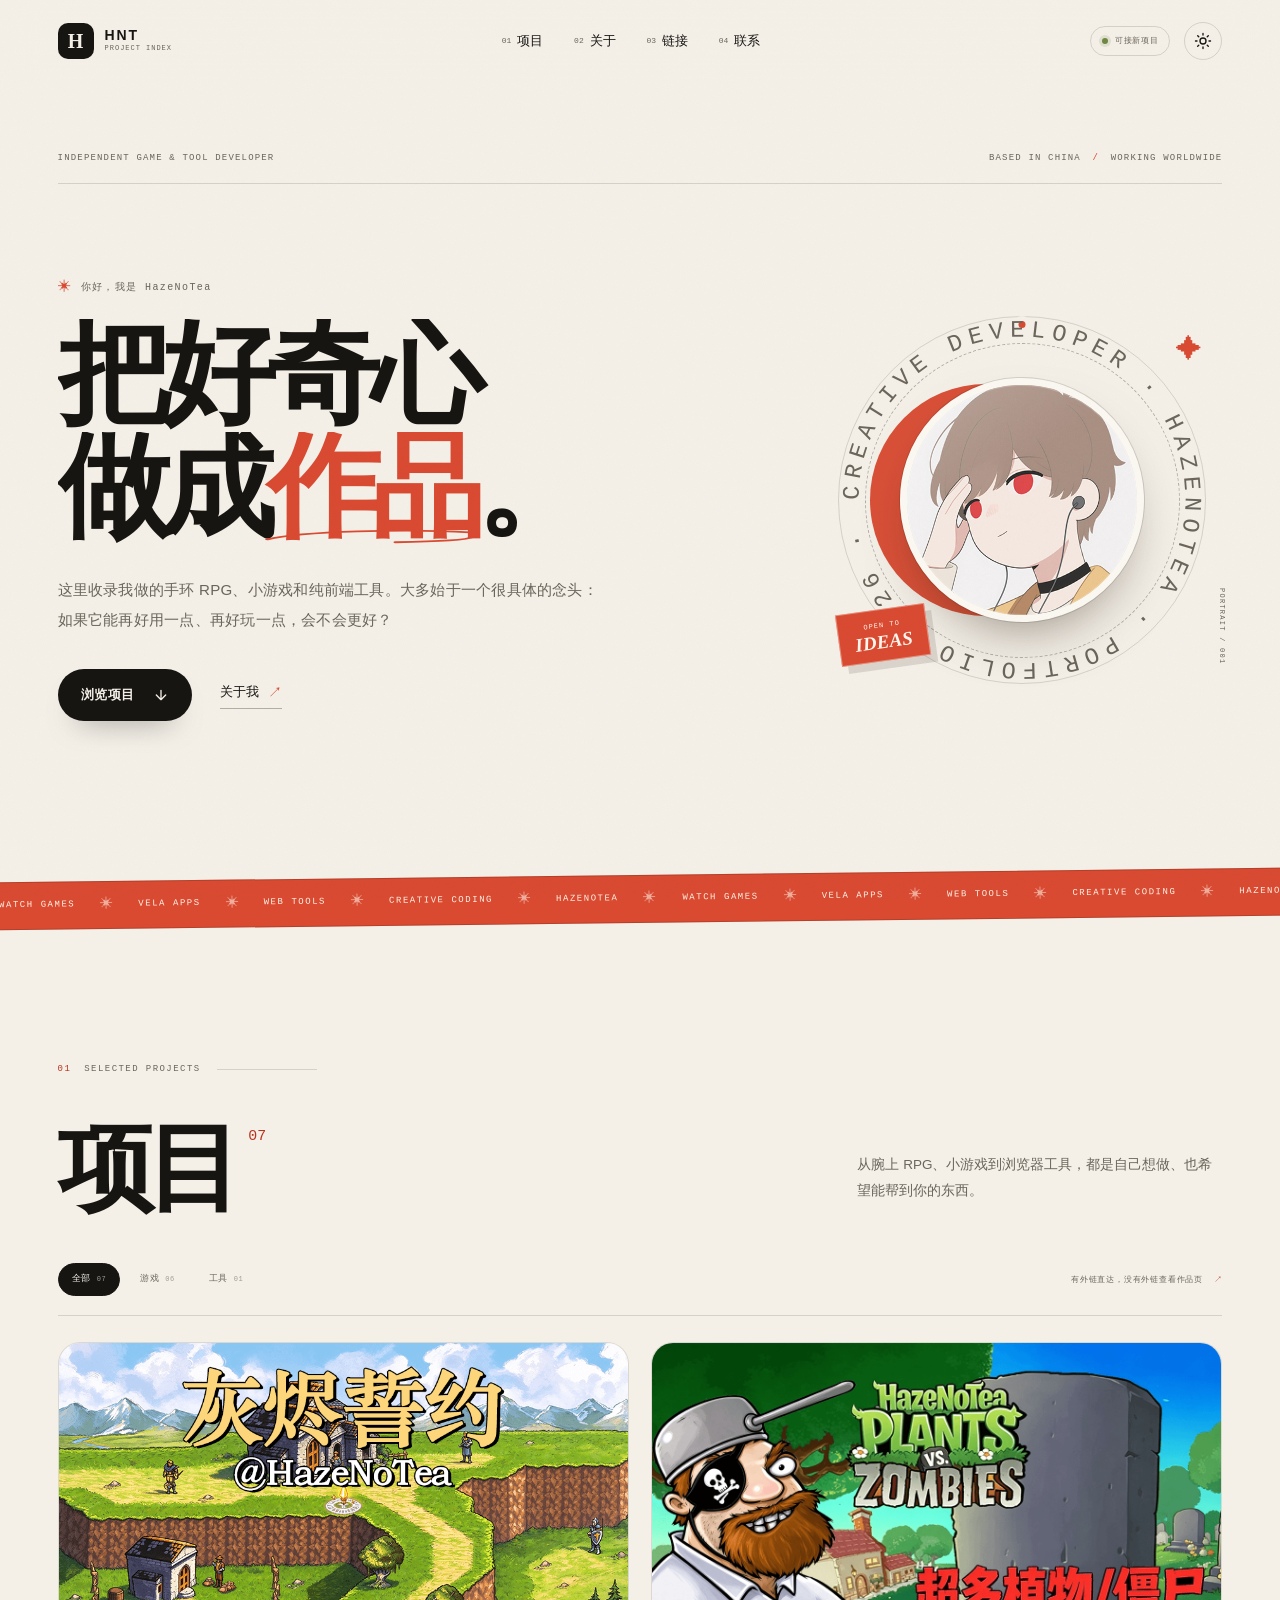
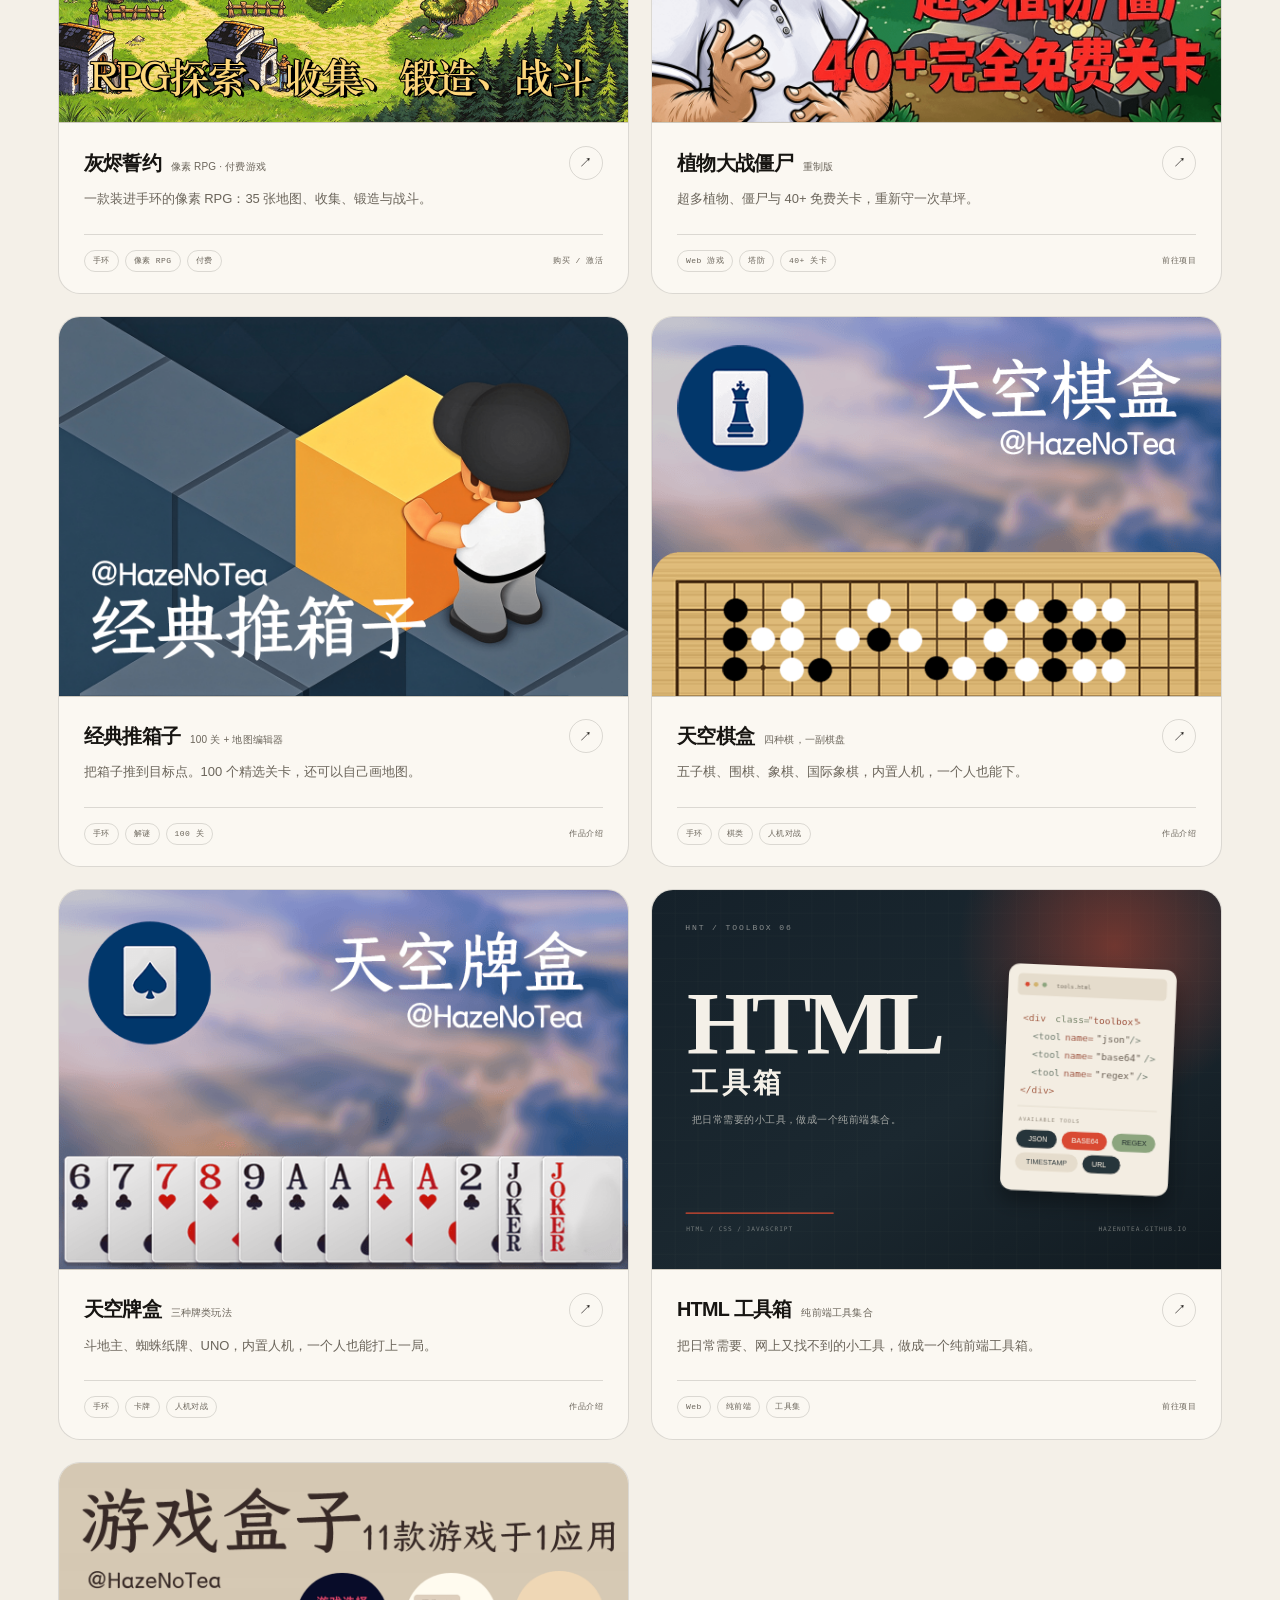
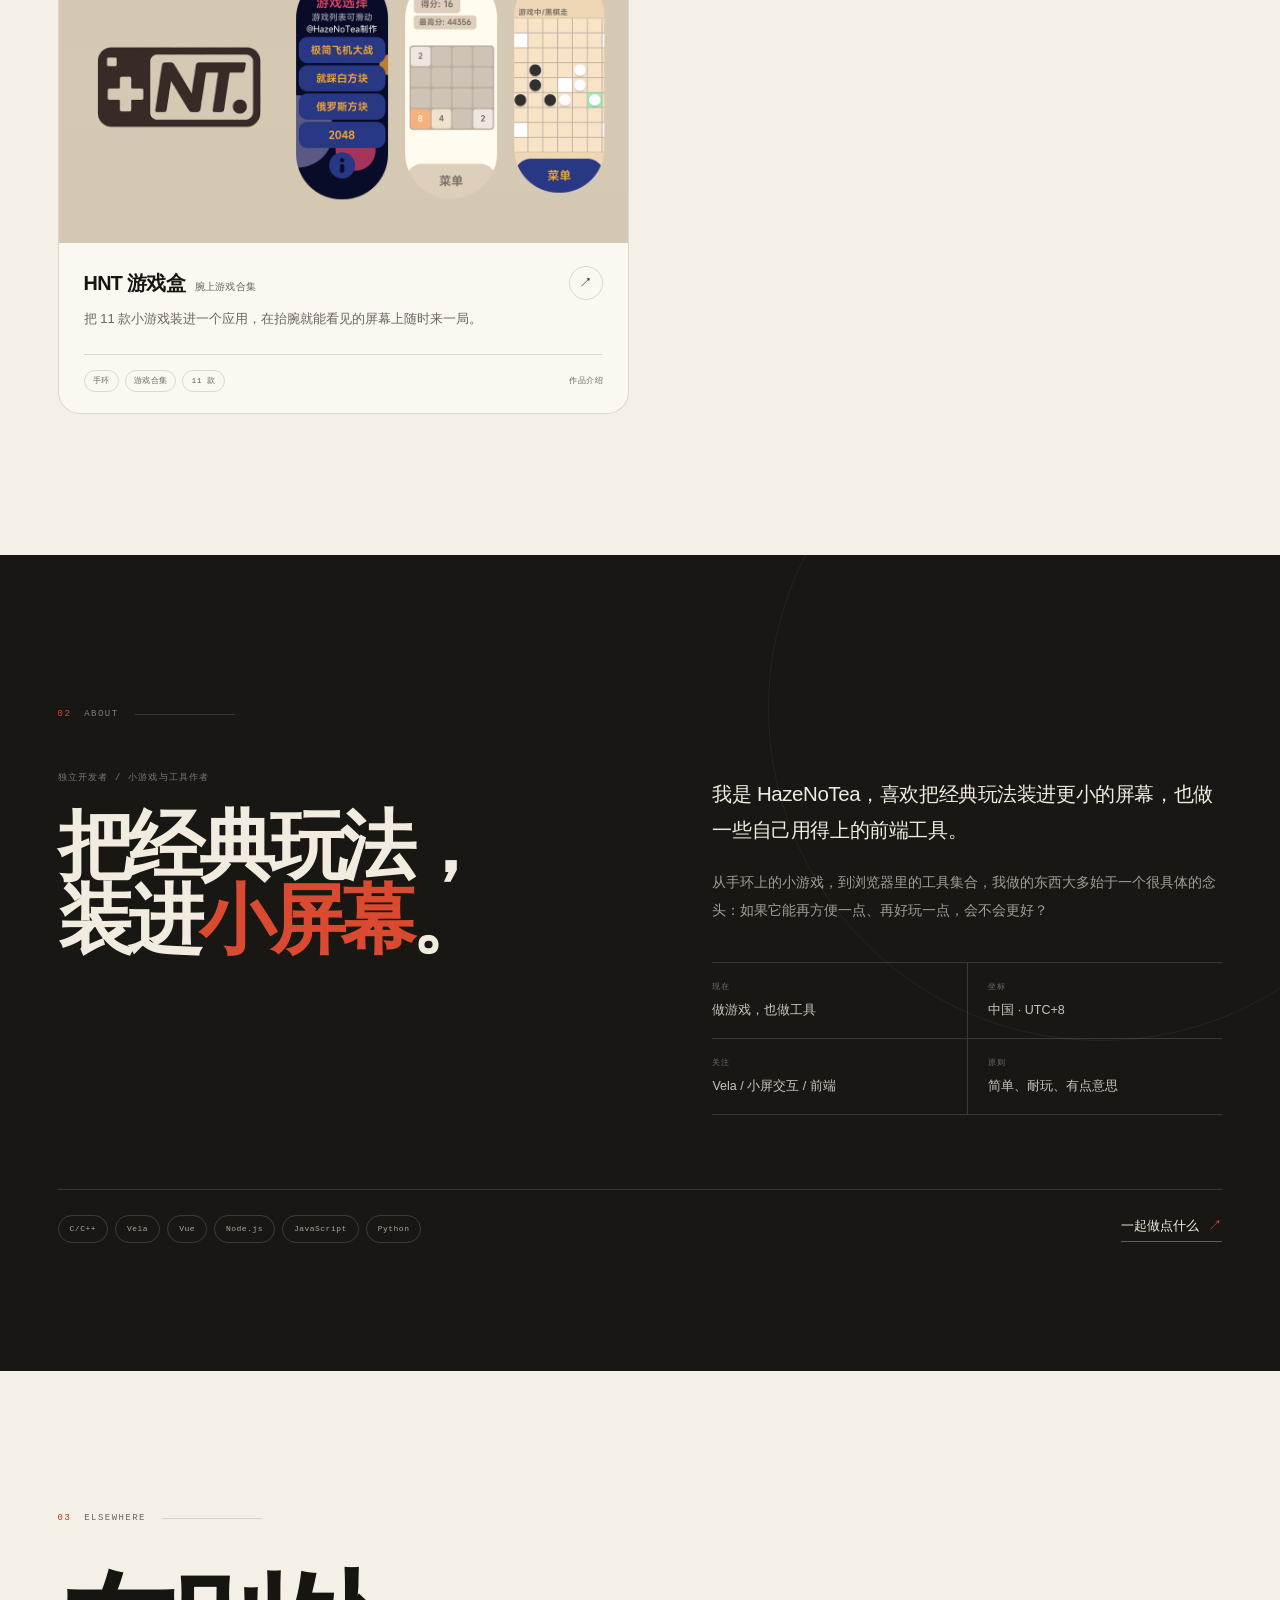
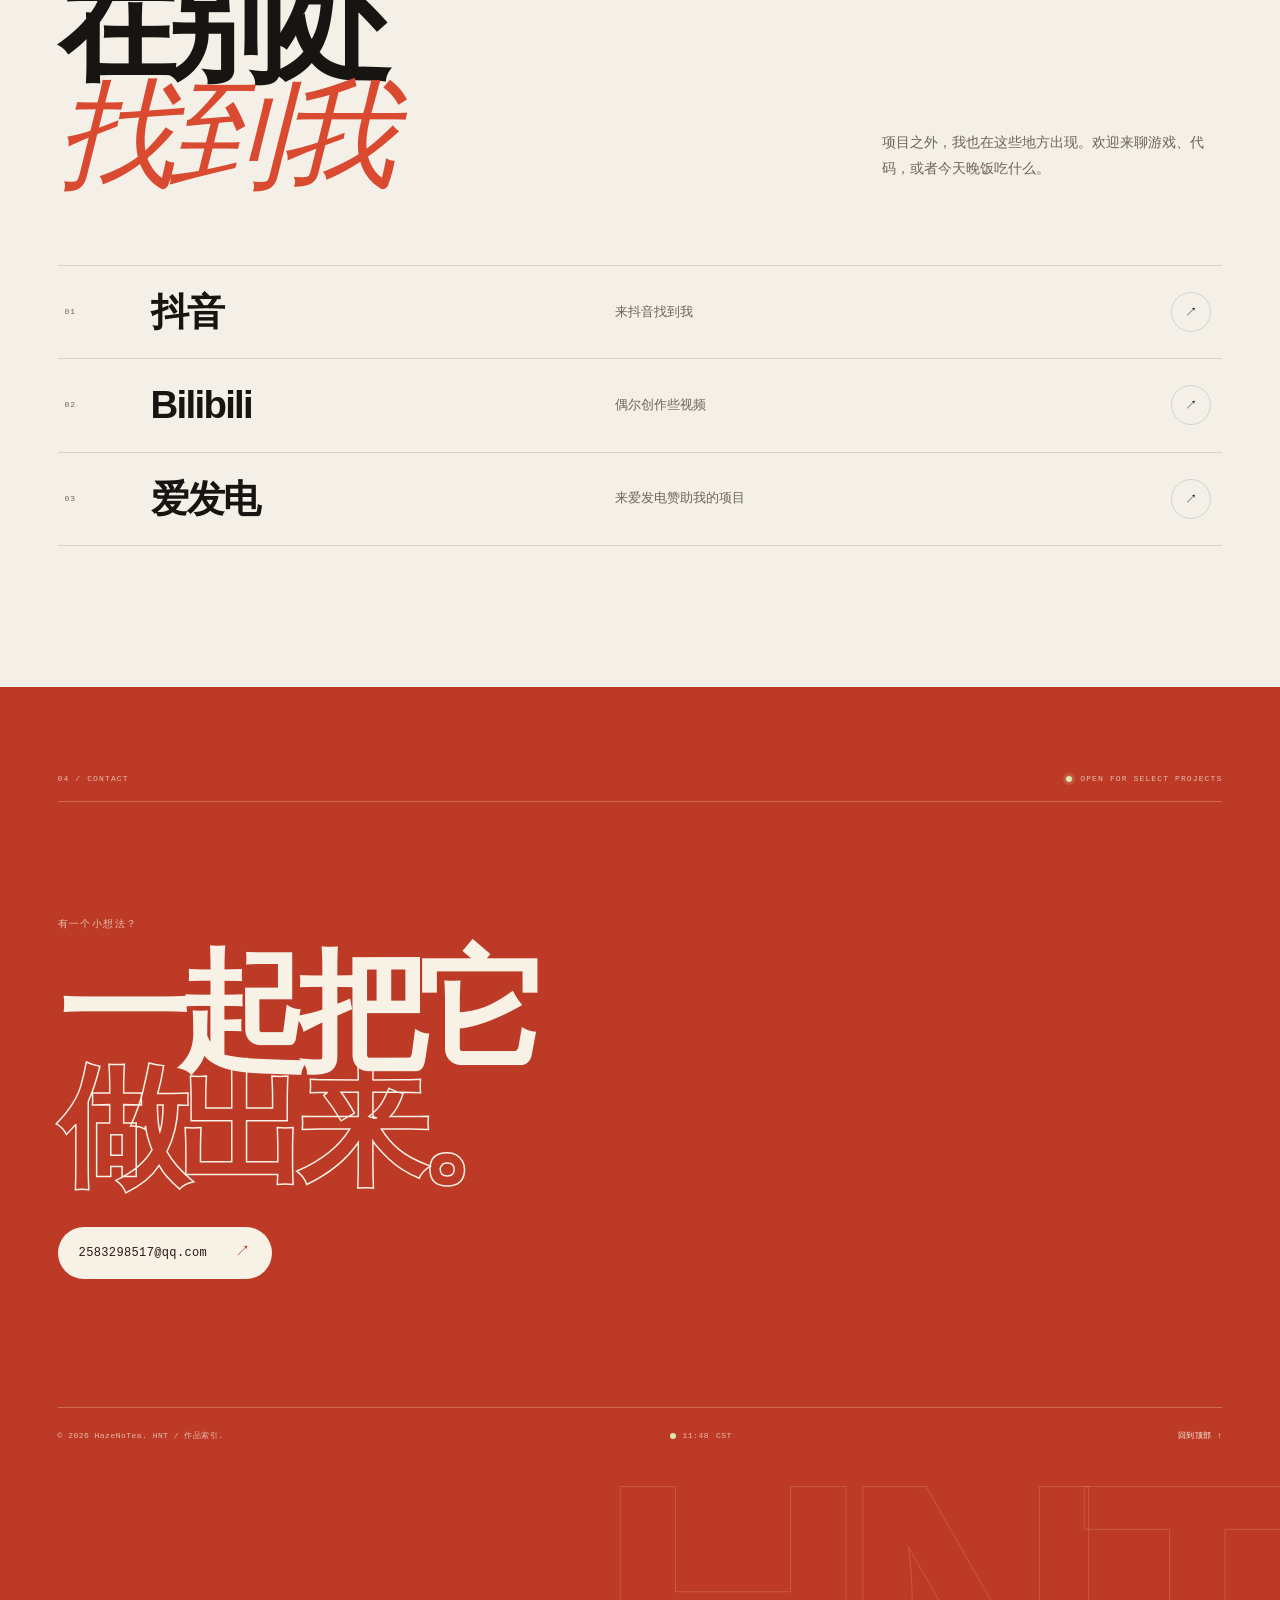
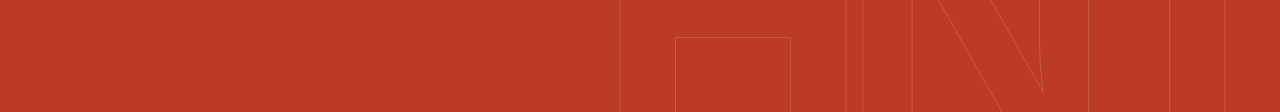
==== commit 31b85acb: "feat: 灰烬誓约游戏页面、灰烬誓约激活前端、激活教程" ====
--- a/index.html
+++ b/index.html
@@ -1,17 +1,17 @@
-﻿<!DOCTYPE html>
+<!DOCTYPE html>
 <html lang="zh-CN" data-theme="light">
 <head>
   <meta charset="UTF-8">
   <meta name="viewport" content="width=device-width, initial-scale=1.0">
   <title>HazeNoTea — 独立开发者 · 项目索引</title>
-  <meta name="description" content="HazeNoTea 的个人项目索引：手环小游戏、重制游戏与纯前端工具。">
+  <meta name="description" content="HazeNoTea 的个人项目索引：手环 RPG、小游戏、重制游戏与纯前端工具。">
   <meta name="author" content="HazeNoTea">
   <meta name="color-scheme" content="light dark">
   <meta name="theme-color" content="#f4f0e8" id="theme-color">
 
   <meta property="og:type" content="website">
   <meta property="og:title" content="HazeNoTea — 独立开发者 · 项目索引">
-  <meta property="og:description" content="手环小游戏、重制游戏与纯前端工具。">
+  <meta property="og:description" content="手环 RPG、小游戏、重制游戏与纯前端工具。">
   <meta property="og:image" content="./common/logo.png">
 
   <link rel="icon" type="image/png" href="./common/logo.png">
@@ -97,7 +97,7 @@
               <span class="title-line"><span>把好奇心</span></span>
               <span class="title-line"><span>做成<span class="accent-word">作品<svg viewBox="0 0 260 54" preserveAspectRatio="none" aria-hidden="true"><path d="M5 35C45 12 172 4 247 15C264 18 255 34 223 38C178 45 63 46 22 40"></path></svg></span>。</span></span>
             </h1>
-            <p class="hero-intro" data-reveal>这里收录我做的小游戏、手环应用和纯前端工具。大多始于一个很具体的念头：如果它能再好用一点、再好玩一点，会不会更好？</p>
+            <p class="hero-intro" data-reveal>这里收录我做的手环 RPG、小游戏和纯前端工具。大多始于一个很具体的念头：如果它能再好用一点、再好玩一点，会不会更好？</p>
             <div class="hero-actions" data-reveal>
               <a class="button button--primary" href="#work">
                 <span>浏览项目</span>
@@ -158,14 +158,14 @@
         </div>
 
         <div class="section-heading" data-reveal>
-          <h2 id="work-title">项目<span class="heading-count">06</span></h2>
-          <p>从腕上小游戏到浏览器工具，都是自己想做、也希望能帮到你的东西。</p>
+          <h2 id="work-title">项目<span class="heading-count">07</span></h2>
+          <p>从腕上 RPG、小游戏到浏览器工具，都是自己想做、也希望能帮到你的东西。</p>
         </div>
 
         <div class="filter-row" data-reveal>
           <div class="filter-list" role="group" aria-label="按类别筛选项目">
-            <button class="filter is-active" type="button" data-filter="all" aria-pressed="true" aria-controls="project-grid">全部 <span>06</span></button>
-            <button class="filter" type="button" data-filter="game" aria-pressed="false" aria-controls="project-grid">游戏 <span>05</span></button>
+            <button class="filter is-active" type="button" data-filter="all" aria-pressed="true" aria-controls="project-grid">全部 <span>07</span></button>
+            <button class="filter" type="button" data-filter="game" aria-pressed="false" aria-controls="project-grid">游戏 <span>06</span></button>
             <button class="filter" type="button" data-filter="tool" aria-pressed="false" aria-controls="project-grid">工具 <span>01</span></button>
           </div>
           <p class="filter-note" aria-hidden="true">有外链直达，没有外链查看作品页 <span>↗</span></p>
@@ -173,6 +173,23 @@
         <p class="sr-only" id="filter-status" aria-live="polite"></p>
 
         <div class="project-grid" id="project-grid">
+
+          <a class="project-card" href="./post/ashen-oath.html" data-category="game" data-reveal aria-label="灰烬誓约，像素 RPG，查看作品介绍与激活入口">
+            <div class="project-art project-art--image">
+              <img class="project-cover" src="./common/post/灰烬誓约/大图.png" width="900" height="600" alt="灰烬誓约宣传图，像素风村庄、角色与游戏标题" loading="lazy" decoding="async">
+            </div>
+            <div class="project-info">
+              <div class="project-title-row">
+                <h3>灰烬誓约 <span>像素 RPG · 付费游戏</span></h3>
+                <span class="card-arrow" aria-hidden="true">↗</span>
+              </div>
+              <p>一款装进手环的像素 RPG：35 张地图、收集、锻造与战斗。</p>
+              <div class="project-meta">
+                <ul class="tag-list"><li>手环</li><li>像素 RPG</li><li>付费</li></ul>
+                <span>购买 / 激活</span>
+              </div>
+            </div>
+          </a>
 
           <a class="project-card" href="https://hazenotea.github.io/HNT-PVZ/" target="_blank" rel="noopener noreferrer" data-category="game" data-reveal aria-label="植物大战僵尸重制版，在新窗口打开">
             <div class="project-art project-art--image">
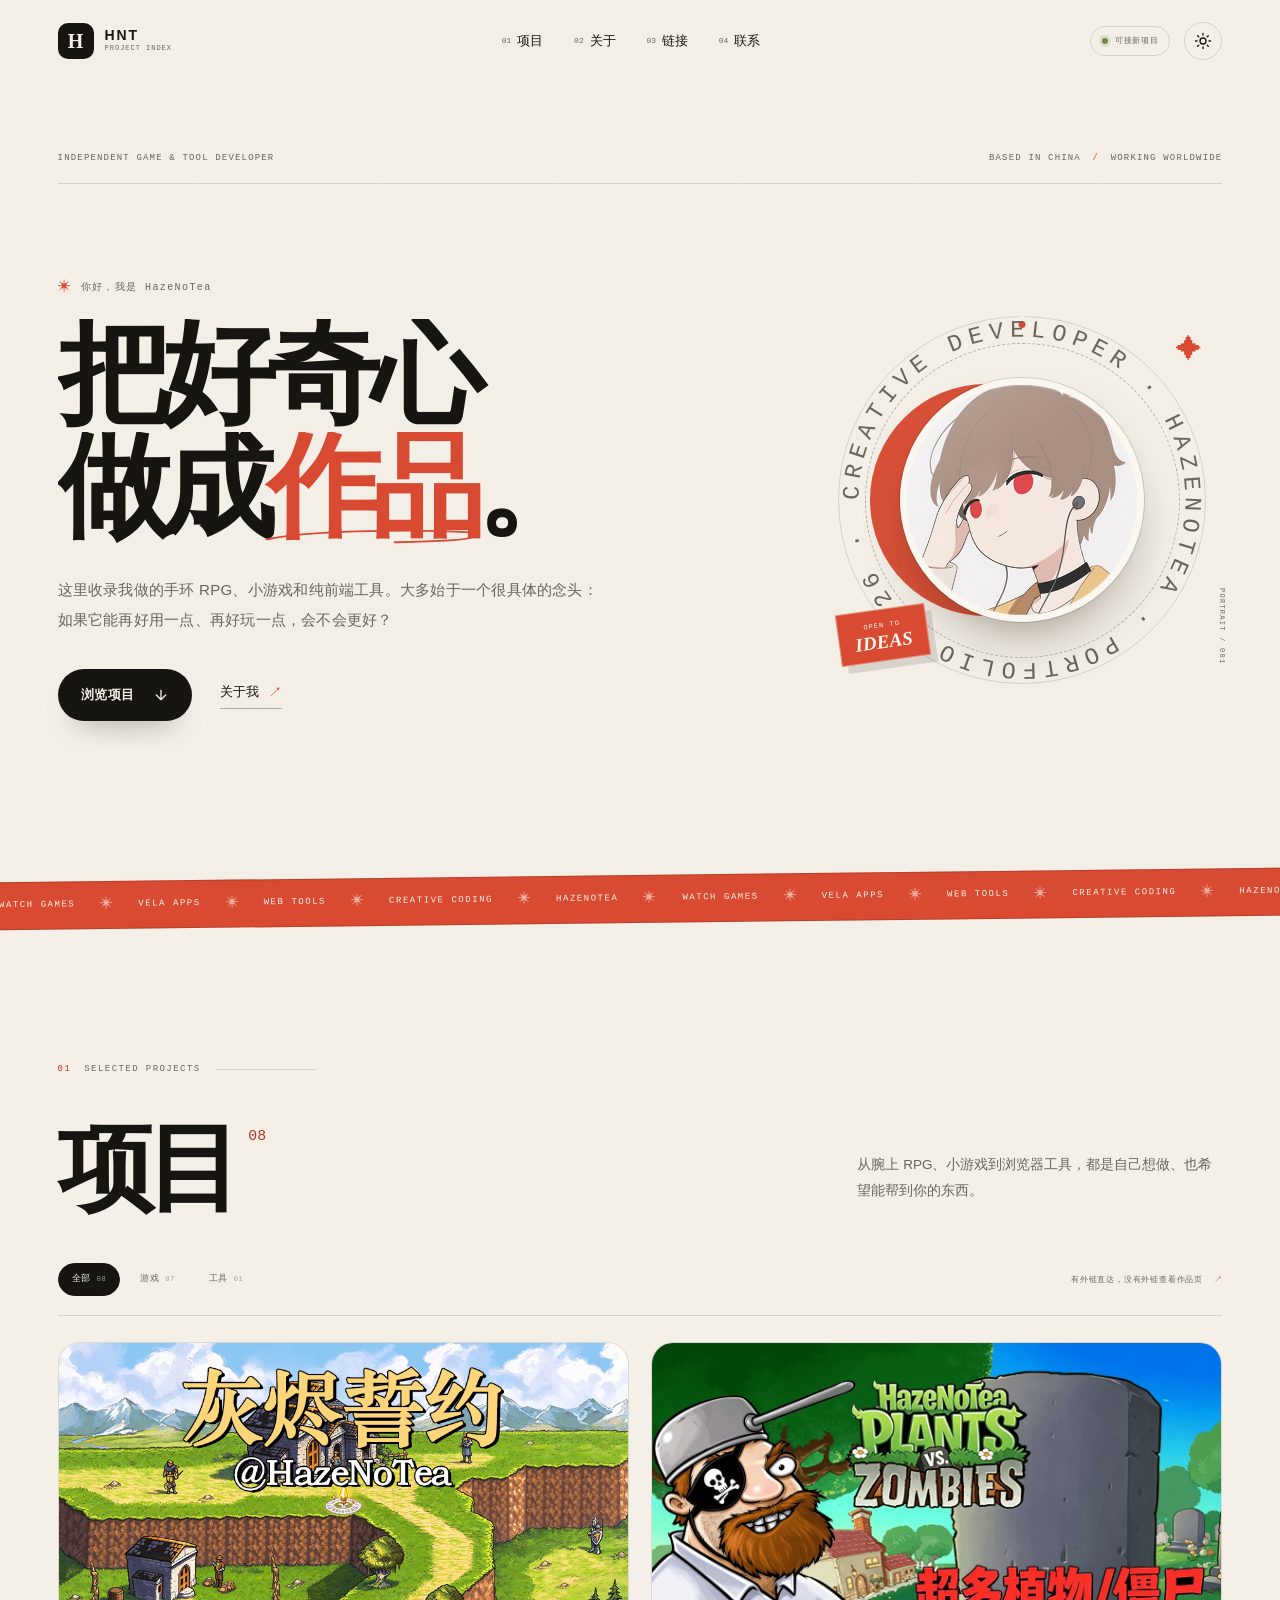
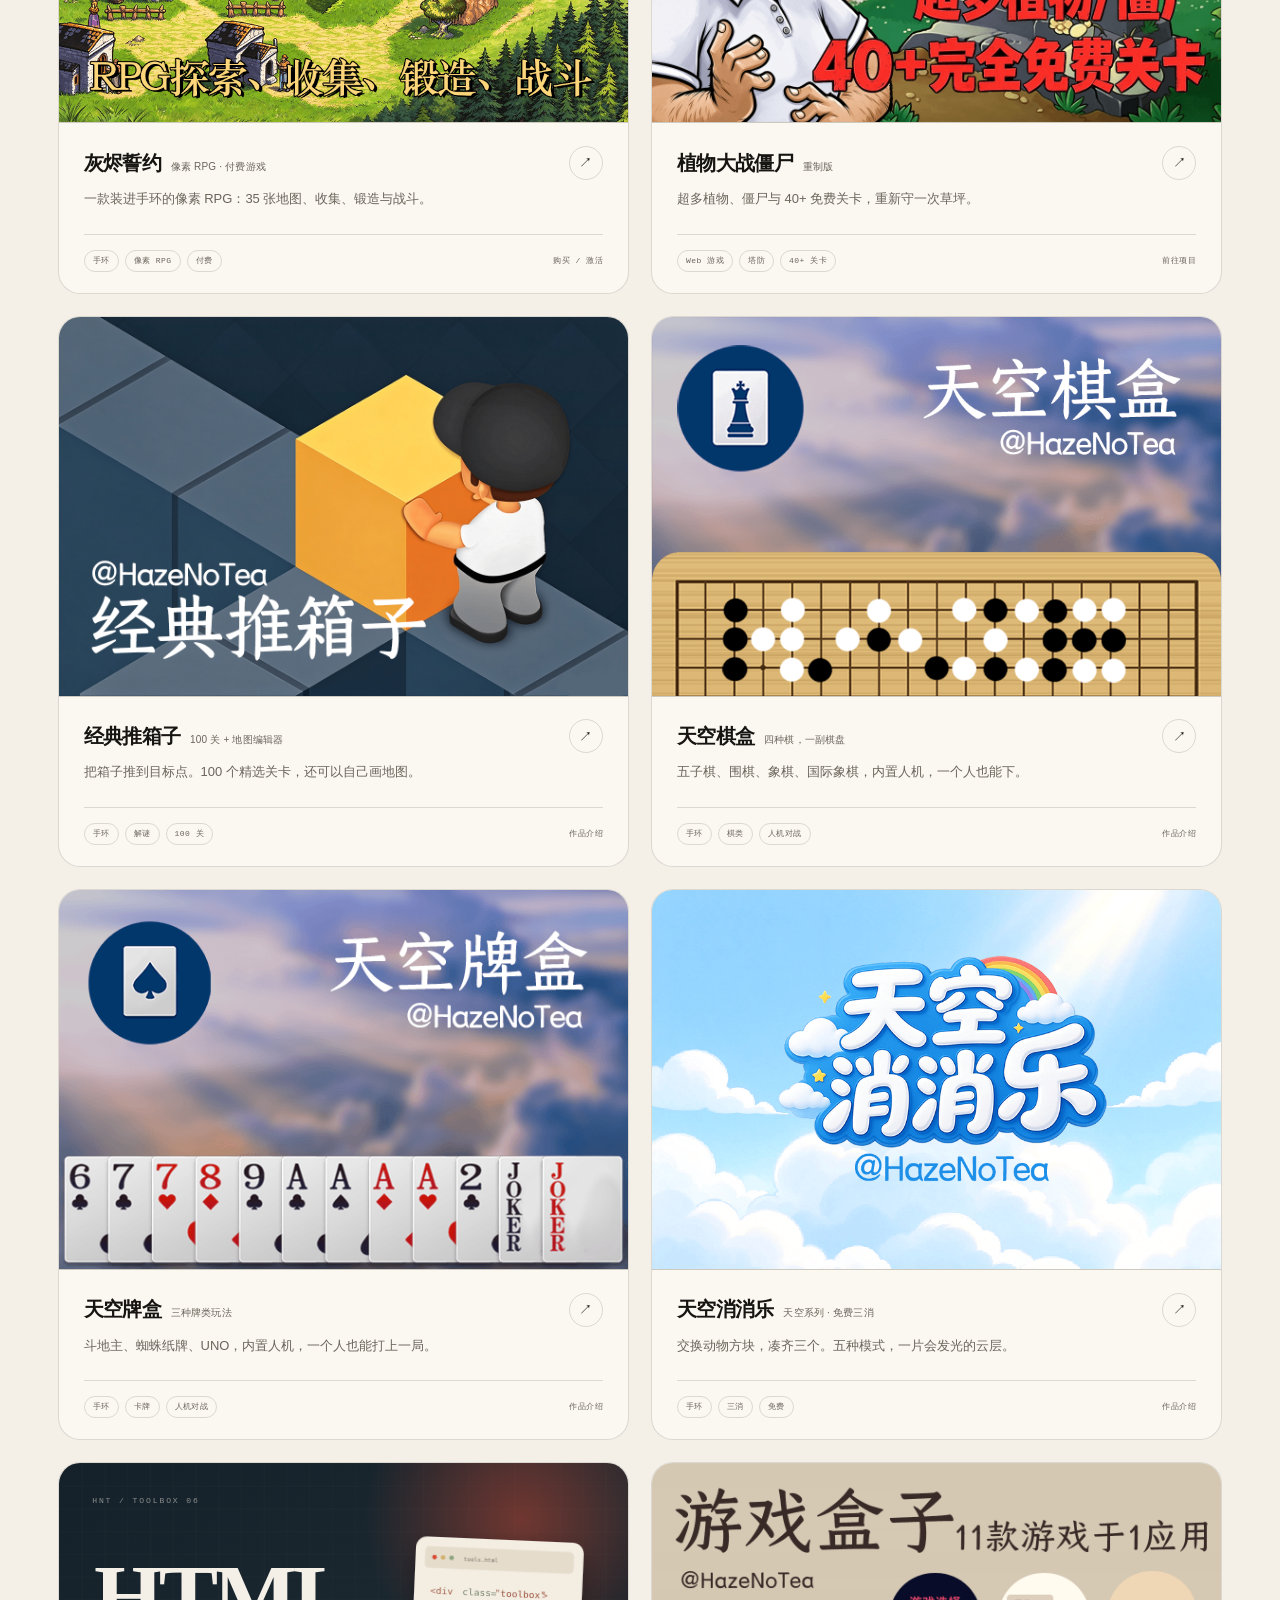
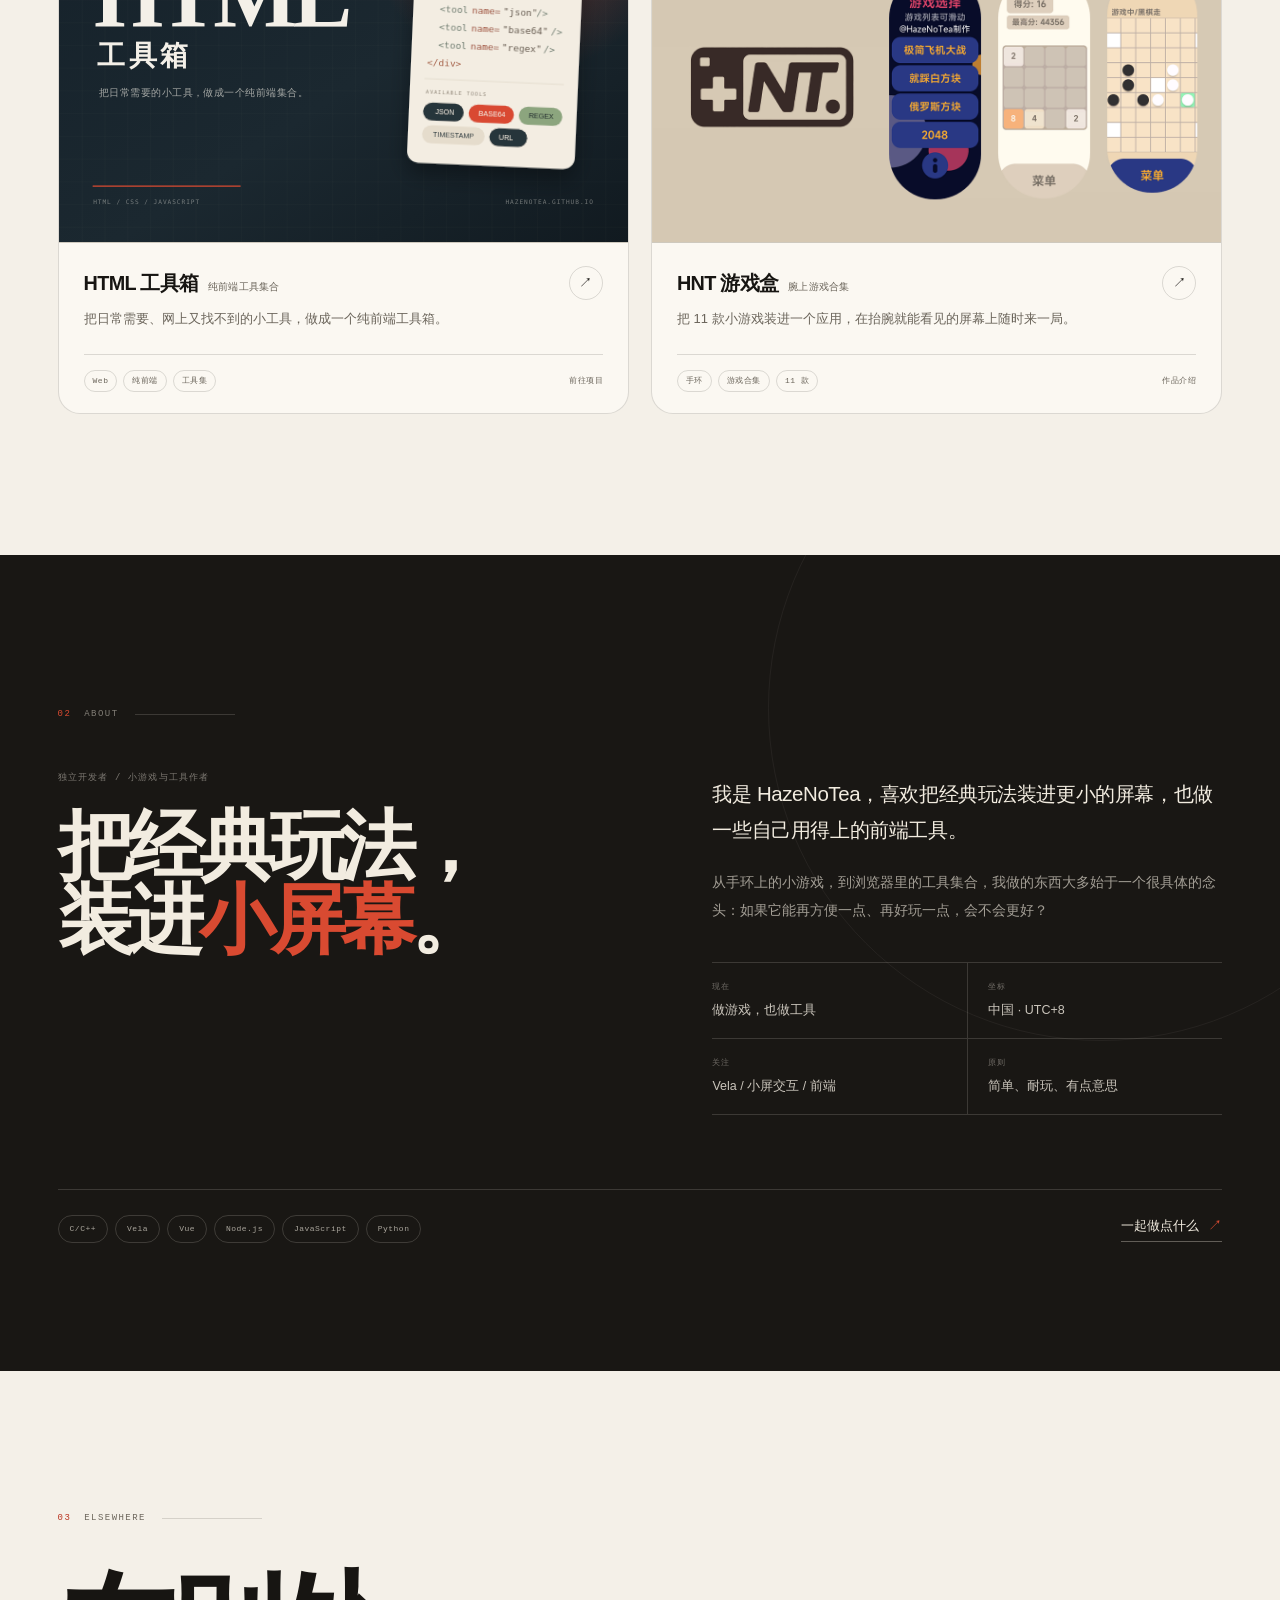
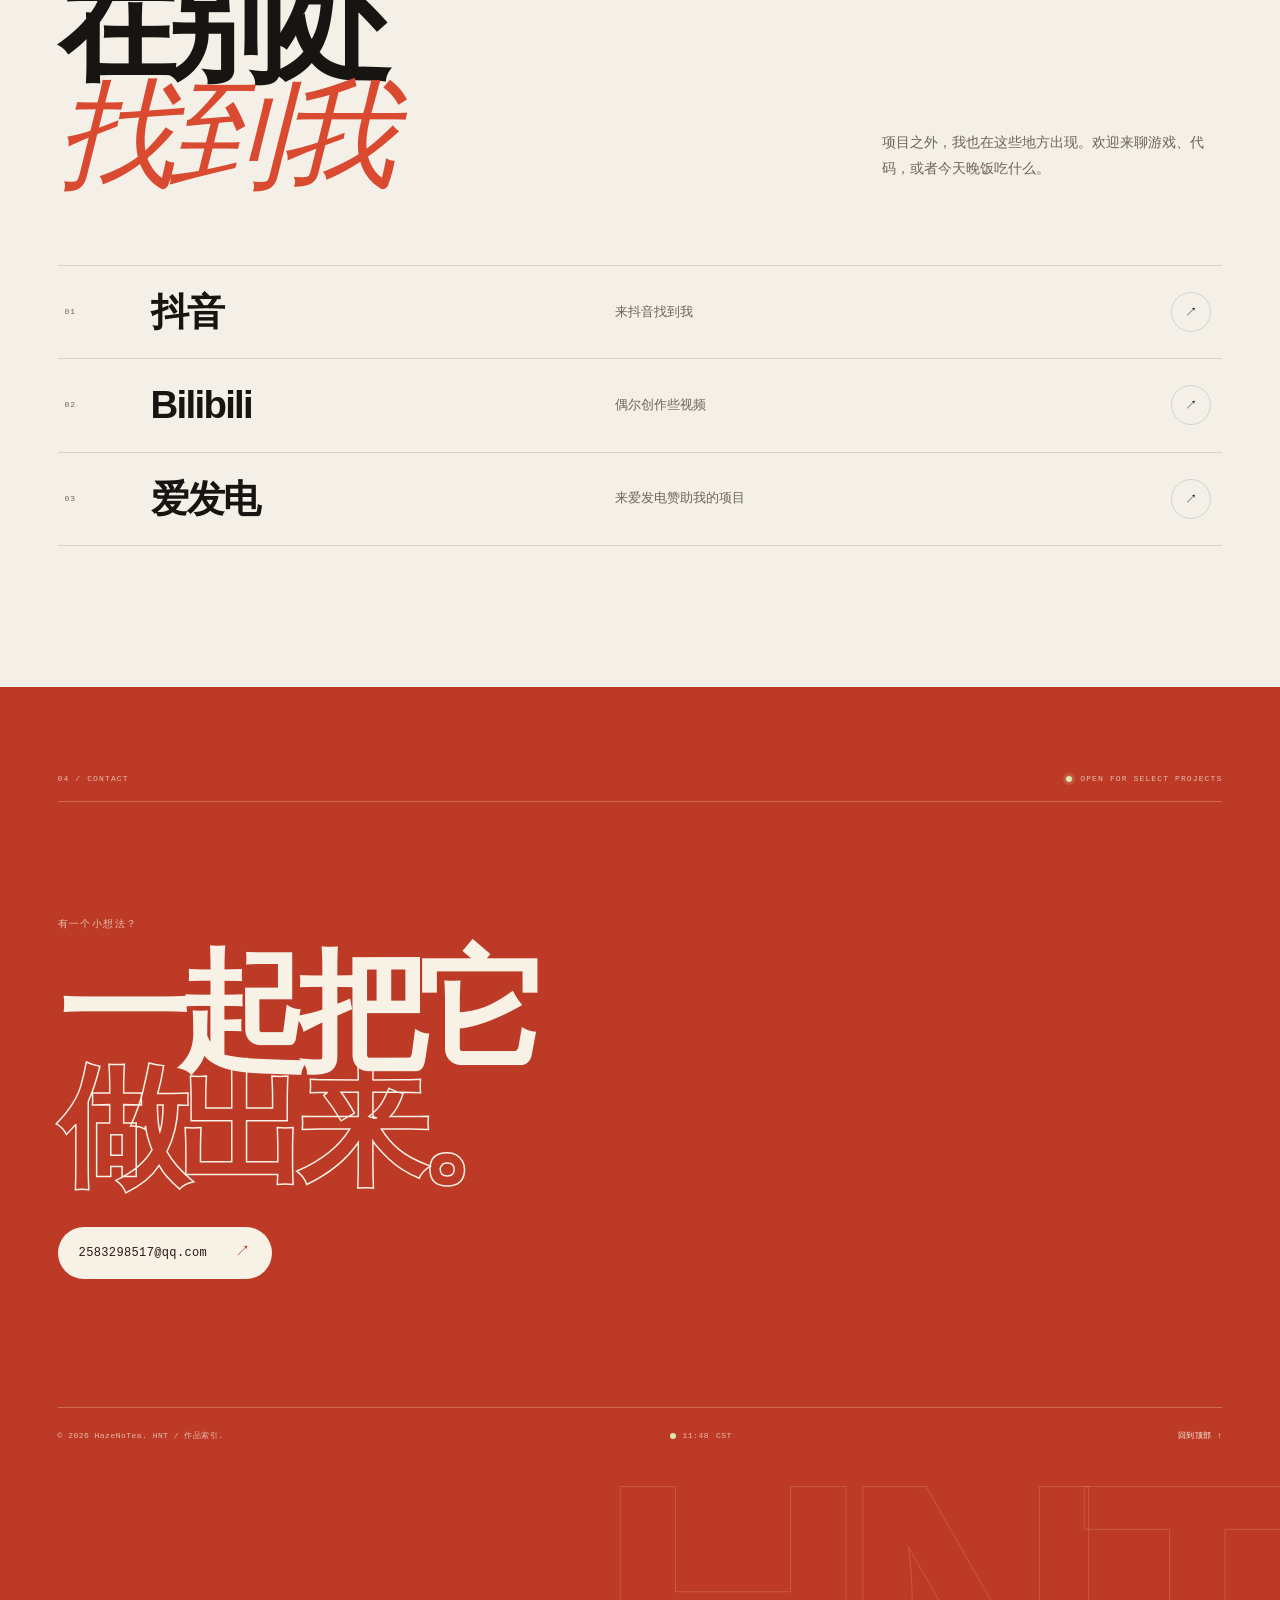
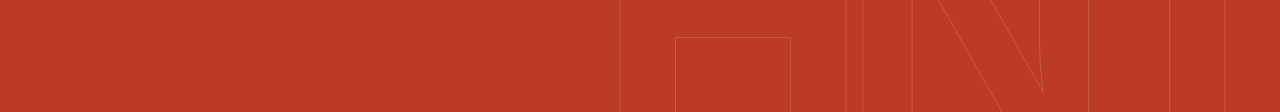
==== commit 8c31e243: "feat: 页面样式修正、新增天空消消乐post" ====
--- a/index.html
+++ b/index.html
@@ -158,14 +158,14 @@
         </div>
 
         <div class="section-heading" data-reveal>
-          <h2 id="work-title">项目<span class="heading-count">07</span></h2>
+          <h2 id="work-title">项目<span class="heading-count">08</span></h2>
           <p>从腕上 RPG、小游戏到浏览器工具，都是自己想做、也希望能帮到你的东西。</p>
         </div>
 
         <div class="filter-row" data-reveal>
           <div class="filter-list" role="group" aria-label="按类别筛选项目">
-            <button class="filter is-active" type="button" data-filter="all" aria-pressed="true" aria-controls="project-grid">全部 <span>07</span></button>
-            <button class="filter" type="button" data-filter="game" aria-pressed="false" aria-controls="project-grid">游戏 <span>06</span></button>
+            <button class="filter is-active" type="button" data-filter="all" aria-pressed="true" aria-controls="project-grid">全部 <span>08</span></button>
+            <button class="filter" type="button" data-filter="game" aria-pressed="false" aria-controls="project-grid">游戏 <span>07</span></button>
             <button class="filter" type="button" data-filter="tool" aria-pressed="false" aria-controls="project-grid">工具 <span>01</span></button>
           </div>
           <p class="filter-note" aria-hidden="true">有外链直达，没有外链查看作品页 <span>↗</span></p>
@@ -254,6 +254,23 @@
               <p>斗地主、蜘蛛纸牌、UNO，内置人机，一个人也能打上一局。</p>
               <div class="project-meta">
                 <ul class="tag-list"><li>手环</li><li>卡牌</li><li>人机对战</li></ul>
+                <span>作品介绍</span>
+              </div>
+            </div>
+          </a>
+
+          <a class="project-card" href="./post/sky-match.html" data-category="game" data-reveal aria-label="天空消消乐，天空系列的免费三消游戏，查看作品介绍">
+            <div class="project-art project-art--image">
+              <img class="project-cover" src="./common/post/天空消消乐/大图.png" width="900" height="600" alt="天空消消乐宣传图，云层背景上的游戏标题" loading="lazy" decoding="async">
+            </div>
+            <div class="project-info">
+              <div class="project-title-row">
+                <h3>天空消消乐 <span>天空系列 · 免费三消</span></h3>
+                <span class="card-arrow" aria-hidden="true">↗</span>
+              </div>
+              <p>交换动物方块，凑齐三个。五种模式，一片会发光的云层。</p>
+              <div class="project-meta">
+                <ul class="tag-list"><li>手环</li><li>三消</li><li>免费</li></ul>
                 <span>作品介绍</span>
               </div>
             </div>
